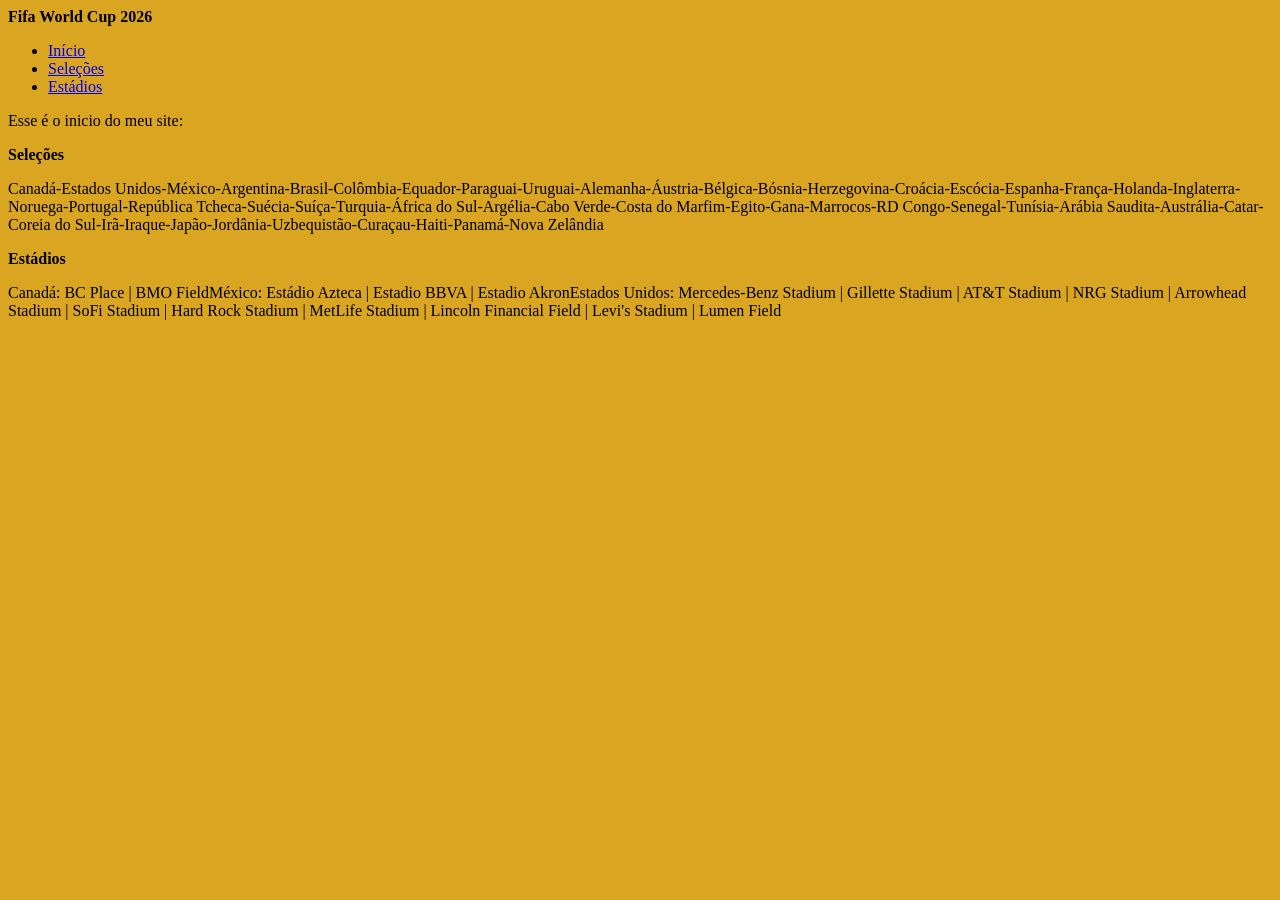
==== index.html @ 997f4cfd "Add files via upload" ====
<!DOCTYPE html>
<html lang="en">
<head>
    <meta charset="UTF-8">
    <meta name="viewport" content="width=device-width, initial-scale=1.0">
    <meta name="descripition" contente="Site oficial Fifa World Cup 2026 - Pequenos Talentos">
    <title>Pequenos Talentos Cup 2026</title>
    <link rel="stylesheet" href="style.css">
</head>
<body>
    <nav>
        <div>
            <div>
                <strong>Fifa World Cup 2026</strong>
            </div>
            
            <ul>
                <li><a href="#home">Início</a></li>
                <li><a href="#selecoes">Seleções</a></li>
                <li><a href="#estadios">Estádios</a></li>
            </ul>
    </nav>

    <section id="home">

    </section>

    <main>
        <section id="#home">
            <p>Esse é o inicio do meu site:</p>
        </section>

        <section id="selecoes">
           <strong><p>Seleções</p></strong>
            <p>Canadá-Estados Unidos-México-Argentina-Brasil-Colômbia-Equador-Paraguai-Uruguai-Alemanha-Áustria-Bélgica-Bósnia-Herzegovina-Croácia-Escócia-Espanha-França-Holanda-Inglaterra-Noruega-Portugal-República Tcheca-Suécia-Suíça-Turquia-África do Sul-Argélia-Cabo Verde-Costa do Marfim-Egito-Gana-Marrocos-RD Congo-Senegal-Tunísia-Arábia Saudita-Austrália-Catar-Coreia do Sul-Irã-Iraque-Japão-Jordânia-Uzbequistão-Curaçau-Haiti-Panamá-Nova Zelândia</p>
        </section>

        <section id="#estadios">
            <strong><p>Estádios</p></strong>
            <p>Canadá: BC Place | BMO FieldMéxico: Estádio Azteca | Estadio BBVA | Estadio AkronEstados Unidos: Mercedes-Benz Stadium | Gillette Stadium | AT&T Stadium | NRG Stadium | Arrowhead Stadium | SoFi Stadium | Hard Rock Stadium | MetLife Stadium | Lincoln Financial Field | Levi's Stadium | Lumen Field</p>
        </section>

    </main>
</body>
</html>
---- style.css ----
*{
    background-color: goldenrod;
}
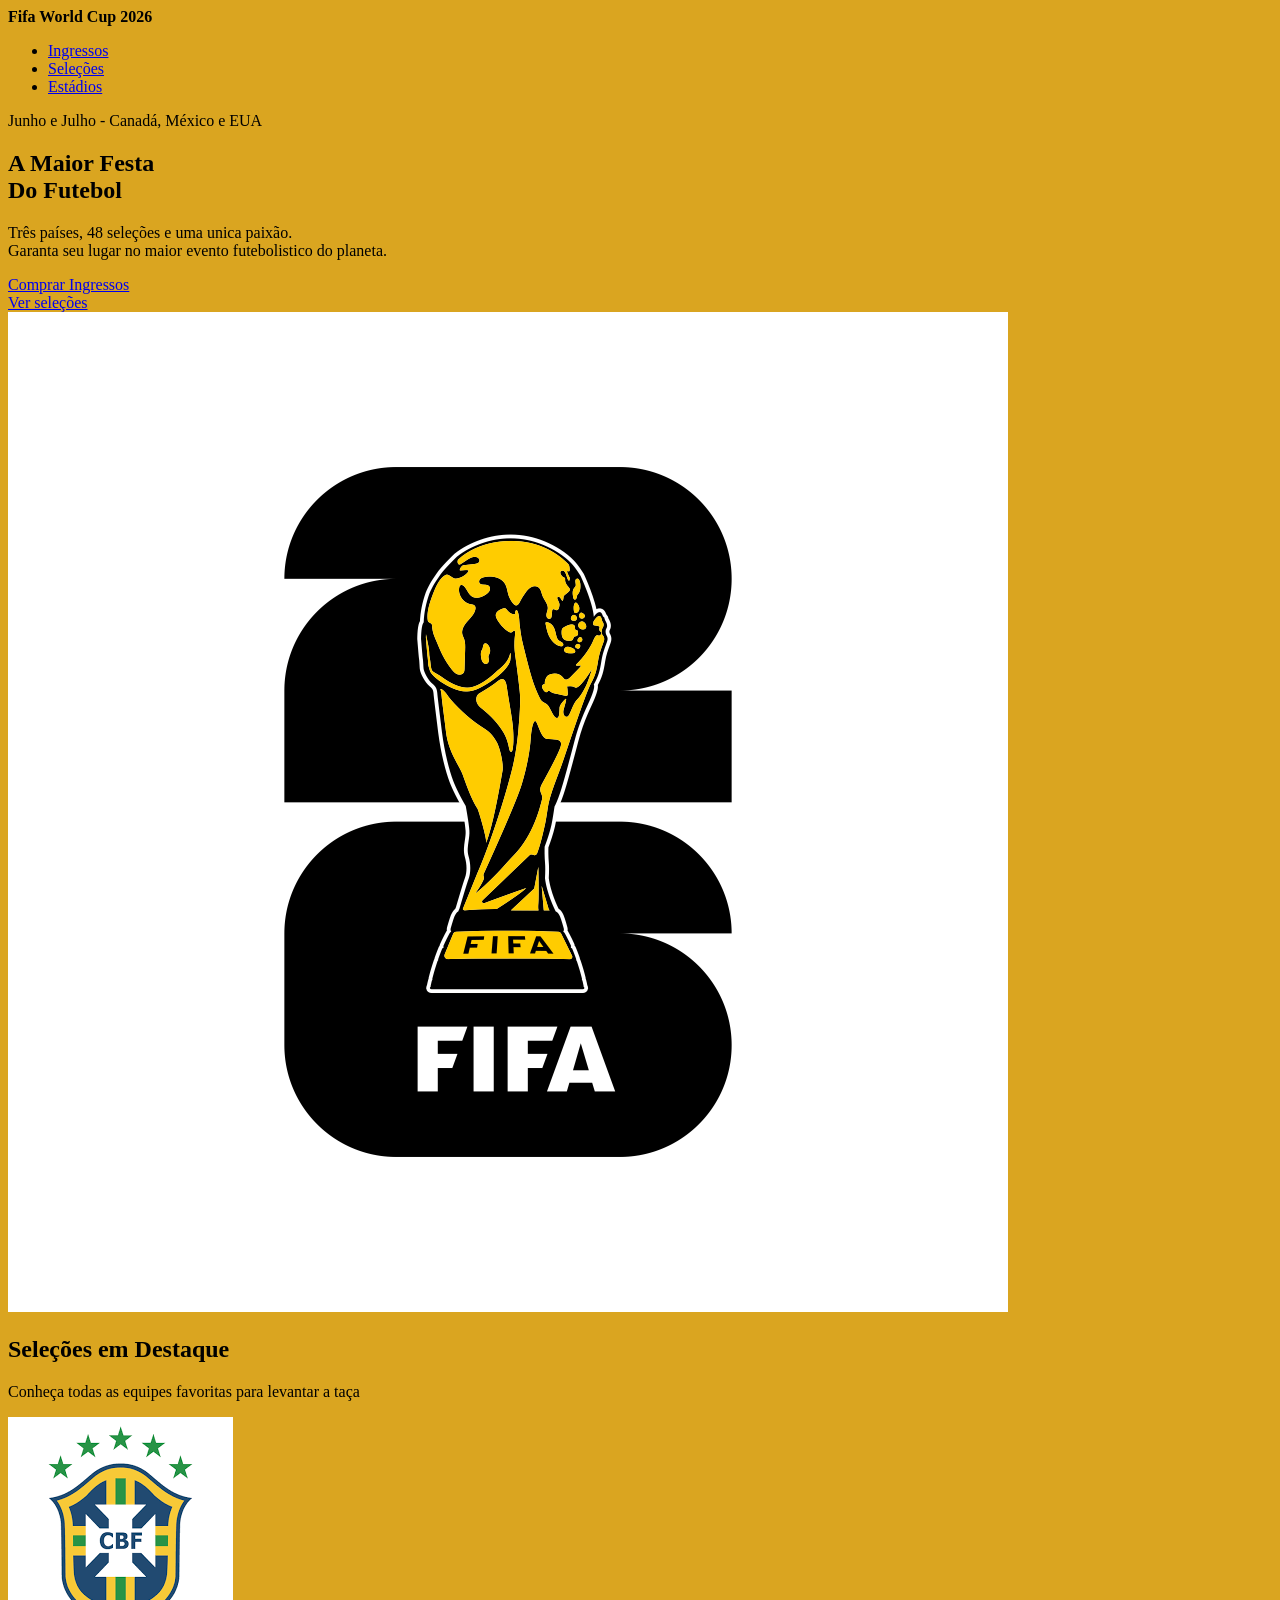
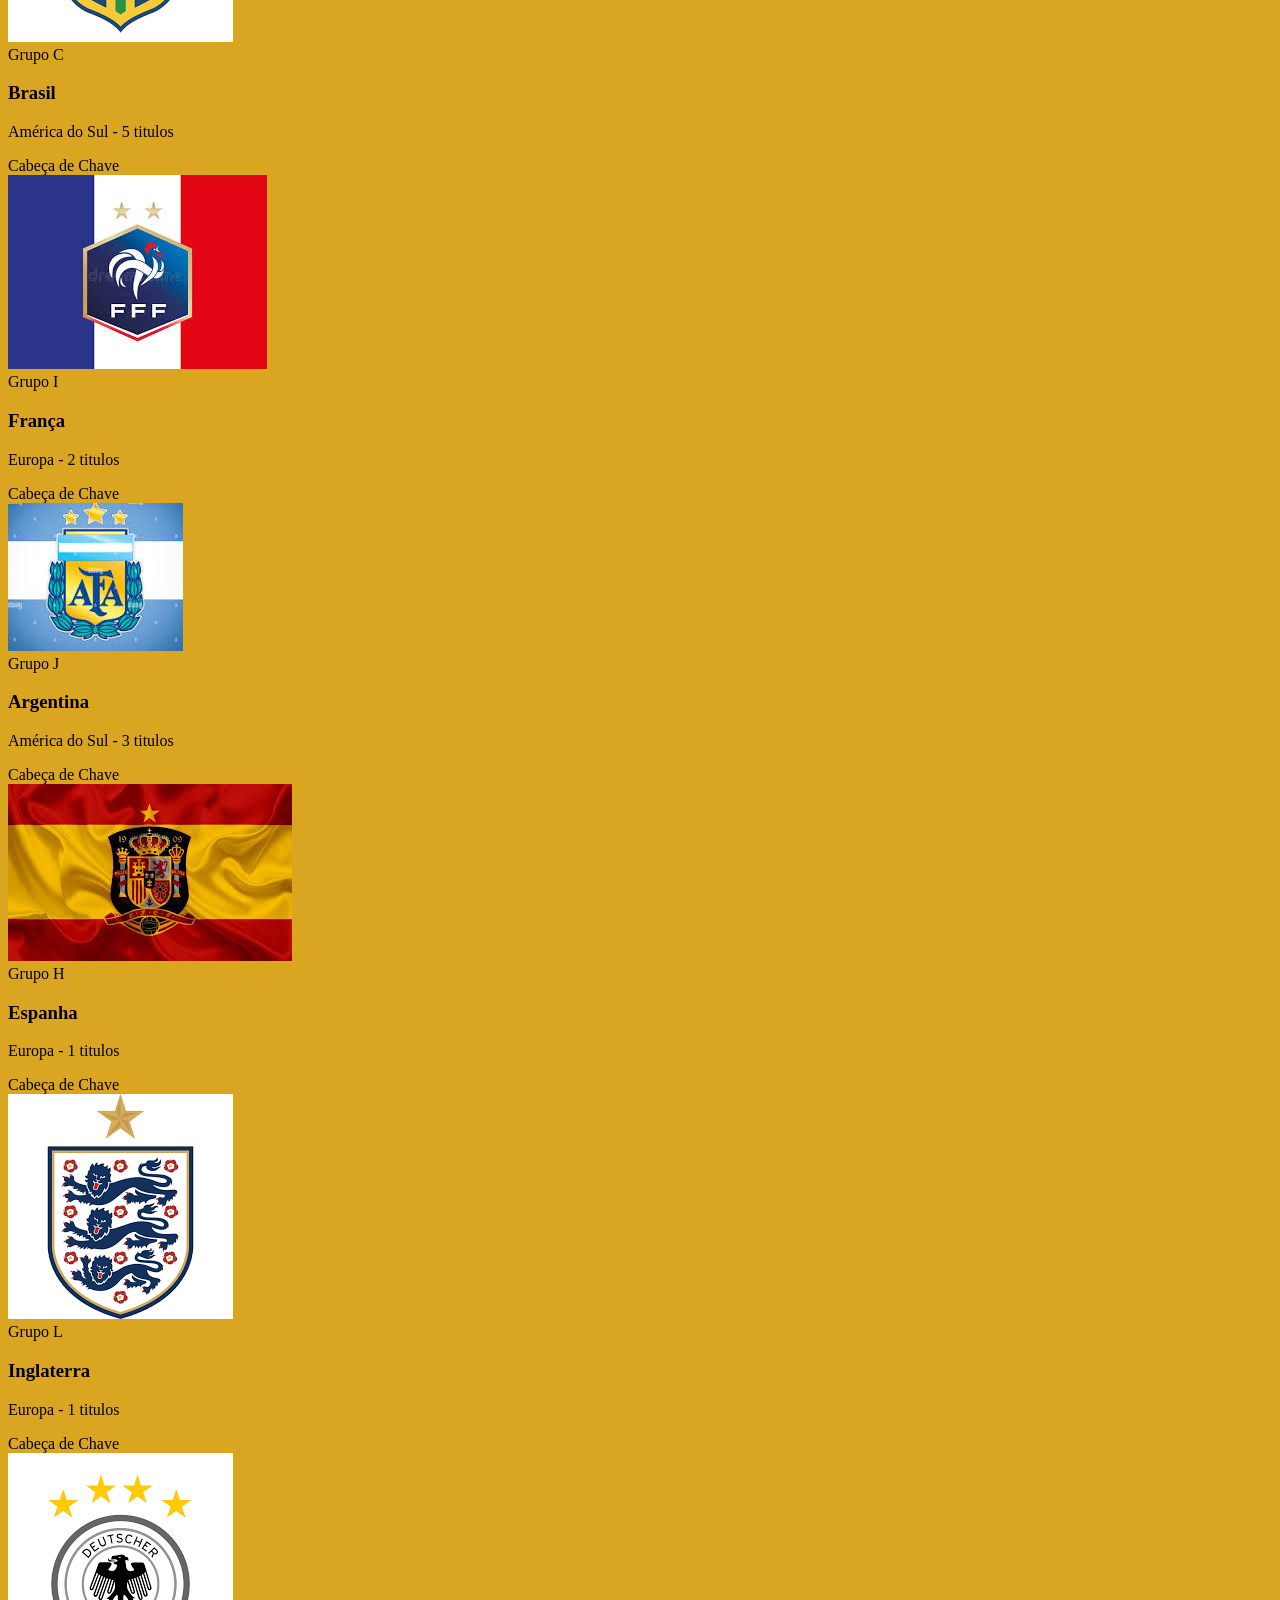
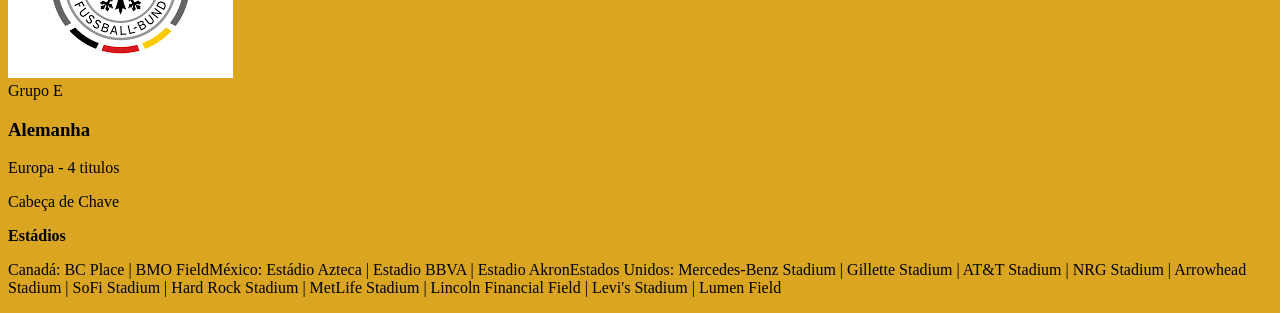
==== commit 857a157f: "Add files via upload" ====
--- a/index.html
+++ b/index.html
@@ -1,5 +1,6 @@
 <!DOCTYPE html>
 <html lang="en">
+
 <head>
     <meta charset="UTF-8">
     <meta name="viewport" content="width=device-width, initial-scale=1.0">
@@ -7,39 +8,172 @@
     <title>Pequenos Talentos Cup 2026</title>
     <link rel="stylesheet" href="style.css">
 </head>
+
 <body>
     <nav>
         <div>
             <div>
                 <strong>Fifa World Cup 2026</strong>
             </div>
-            
+
             <ul>
-                <li><a href="#home">Início</a></li>
+                <li><a href="#ingressos">Ingressos</a></li>
                 <li><a href="#selecoes">Seleções</a></li>
                 <li><a href="#estadios">Estádios</a></li>
             </ul>
     </nav>
 
-    <section id="home">
+    <section id="ingressos">
 
     </section>
 
     <main>
-        <section id="#home">
-            <p>Esse é o inicio do meu site:</p>
-        </section>
+        <section id="#ingressos">
+            <div>
+                <!-- div de textos -->
+                <div>
+                    <p>Junho e Julho - Canadá, México e EUA</p>
+                    <!-- Essa tag <br> serve para quebrar linha -->
+                    <h1>A Maior Festa <br>Do Futebol</h1>
+                    <p>Três países, 48 seleções e uma unica paixão. <br>
+                        Garanta seu lugar no maior evento futebolistico do planeta.
+                    </p>
+                    <!-- div de links -->
+                    <div>
+                        <a href="https://www.vividseats.com/" target="_blank">Comprar Ingressos</a><br>
+                        <a href="#selecoes">Ver seleções</a>
+                    </div>
+                    <!-- div de imagem -->
+                </div>
+                <img src="img/copa-2026.png" alt="Logo da Copa - 2026">
+                <main>
+                    <section id="selecoes">
+                        <!-- div global -->
+                        <div>
+                            <div>
+                                <h2>Seleções em Destaque</h2>
+                                <p>Conheça todas as equipes favoritas para levantar a taça</p>
+                            </div>
 
-        <section id="selecoes">
-           <strong><p>Seleções</p></strong>
-            <p>Canadá-Estados Unidos-México-Argentina-Brasil-Colômbia-Equador-Paraguai-Uruguai-Alemanha-Áustria-Bélgica-Bósnia-Herzegovina-Croácia-Escócia-Espanha-França-Holanda-Inglaterra-Noruega-Portugal-República Tcheca-Suécia-Suíça-Turquia-África do Sul-Argélia-Cabo Verde-Costa do Marfim-Egito-Gana-Marrocos-RD Congo-Senegal-Tunísia-Arábia Saudita-Austrália-Catar-Coreia do Sul-Irã-Iraque-Japão-Jordânia-Uzbequistão-Curaçau-Haiti-Panamá-Nova Zelândia</p>
-        </section>
+                            <!-- div de seleções 1 -->
+                            <div>
+                                <!-- div seleção -->
+                            </div>
+                                <!-- div imagem de seleção -->
+                                 <img src="img/download.png"
+                                  alt="Seleção Brasil Escudo">
 
-        <section id="#estadios">
-            <strong><p>Estádios</p></strong>
-            <p>Canadá: BC Place | BMO FieldMéxico: Estádio Azteca | Estadio BBVA | Estadio AkronEstados Unidos: Mercedes-Benz Stadium | Gillette Stadium | AT&T Stadium | NRG Stadium | Arrowhead Stadium | SoFi Stadium | Hard Rock Stadium | MetLife Stadium | Lincoln Financial Field | Levi's Stadium | Lumen Field</p>
-        </section>
+                        </div>
 
-    </main>
+                        <!-- div corpo da seleção -->
+                         <div>
+                            <span>Grupo C</span>
+                            <h3>Brasil</h3>
+                            <p>América do Sul - 5 titulos</p>
+                            <span>Cabeça de Chave</span>
+                         </div>
+
+                          <!-- div de seleções 2 -->
+                          <div>
+                            <!-- div seleção -->
+                        </div>
+                            <!-- div imagem de seleção -->
+                             <img src="img/download.jfif"
+                              alt="Seleção França Escudo">
+
+                    </div>
+
+                    <!-- div corpo da seleção -->
+                     <div>
+                        <span>Grupo I</span>
+                        <h3>França</h3>
+                        <p>Europa - 2 titulos</p>
+                        <span>Cabeça de Chave</span>
+                     </div>
+
+                      <!-- div de seleções 3 -->
+                      <div>
+                        <!-- div seleção -->
+                    </div>
+                        <!-- div imagem de seleção -->
+                         <img src="img/download (1).jfif"
+                          alt="Seleção Argentina Escudo">
+
+                </div>
+
+                <!-- div corpo da seleção -->
+                 <div>
+                    <span>Grupo J</span>
+                    <h3>Argentina</h3>
+                    <p>América do Sul - 3 titulos</p>
+                    <span>Cabeça de Chave</span>
+                 </div>
+
+                  <!-- div de seleções 1 -->
+                  <div>
+                    <!-- div seleção -->
+                </div>
+                    <!-- div imagem de seleção -->
+                     <img src="img/images.jfif"
+                      alt="Seleção Espanha Escudo">
+
+            </div>
+
+            <!-- div corpo da seleção -->
+             <div>
+                <span>Grupo H</span>
+                <h3>Espanha</h3>
+                <p>Europa - 1 titulos</p>
+                <span>Cabeça de Chave</span>
+             </div>
+
+              <!-- div de seleções 5 -->
+              <div>
+                <!-- div seleção -->
+            </div>
+                <!-- div imagem de seleção -->
+                 <img src="img/download (1).png"
+                  alt="Seleção Inglaterra Escudo">
+
+        </div>
+
+        <!-- div corpo da seleção -->
+         <div>
+            <span>Grupo L</span>
+            <h3>Inglaterra</h3>
+            <p>Europa - 1 titulos</p>
+            <span>Cabeça de Chave</span>
+         </div>
+
+          <!-- div de seleções 6 -->
+          <div>
+            <!-- div seleção -->
+        </div>
+            <!-- div imagem de seleção -->
+             <img src="img/download (2).png"
+              alt="Seleção Alemanha Escudo">
+
+    </div>
+
+    <!-- div corpo da seleção -->
+     <div>
+        <span>Grupo E</span>
+        <h3>Alemanha</h3>
+        <p>Europa - 4 titulos</p>
+        <span>Cabeça de Chave</span>
+     </div>
+                    </section>
+                    <section id="#estadios">
+                        <strong>
+                            <p>Estádios</p>
+                        </strong>
+                        <p>Canadá: BC Place | BMO FieldMéxico: Estádio Azteca | Estadio BBVA | Estadio AkronEstados
+                            Unidos: Mercedes-Benz Stadium | Gillette Stadium | AT&T Stadium | NRG Stadium | Arrowhead
+                            Stadium | SoFi Stadium | Hard Rock Stadium | MetLife Stadium | Lincoln Financial Field |
+                            Levi's Stadium | Lumen Field</p>
+                    </section>
+
+                </main>
 </body>
+
 </html>
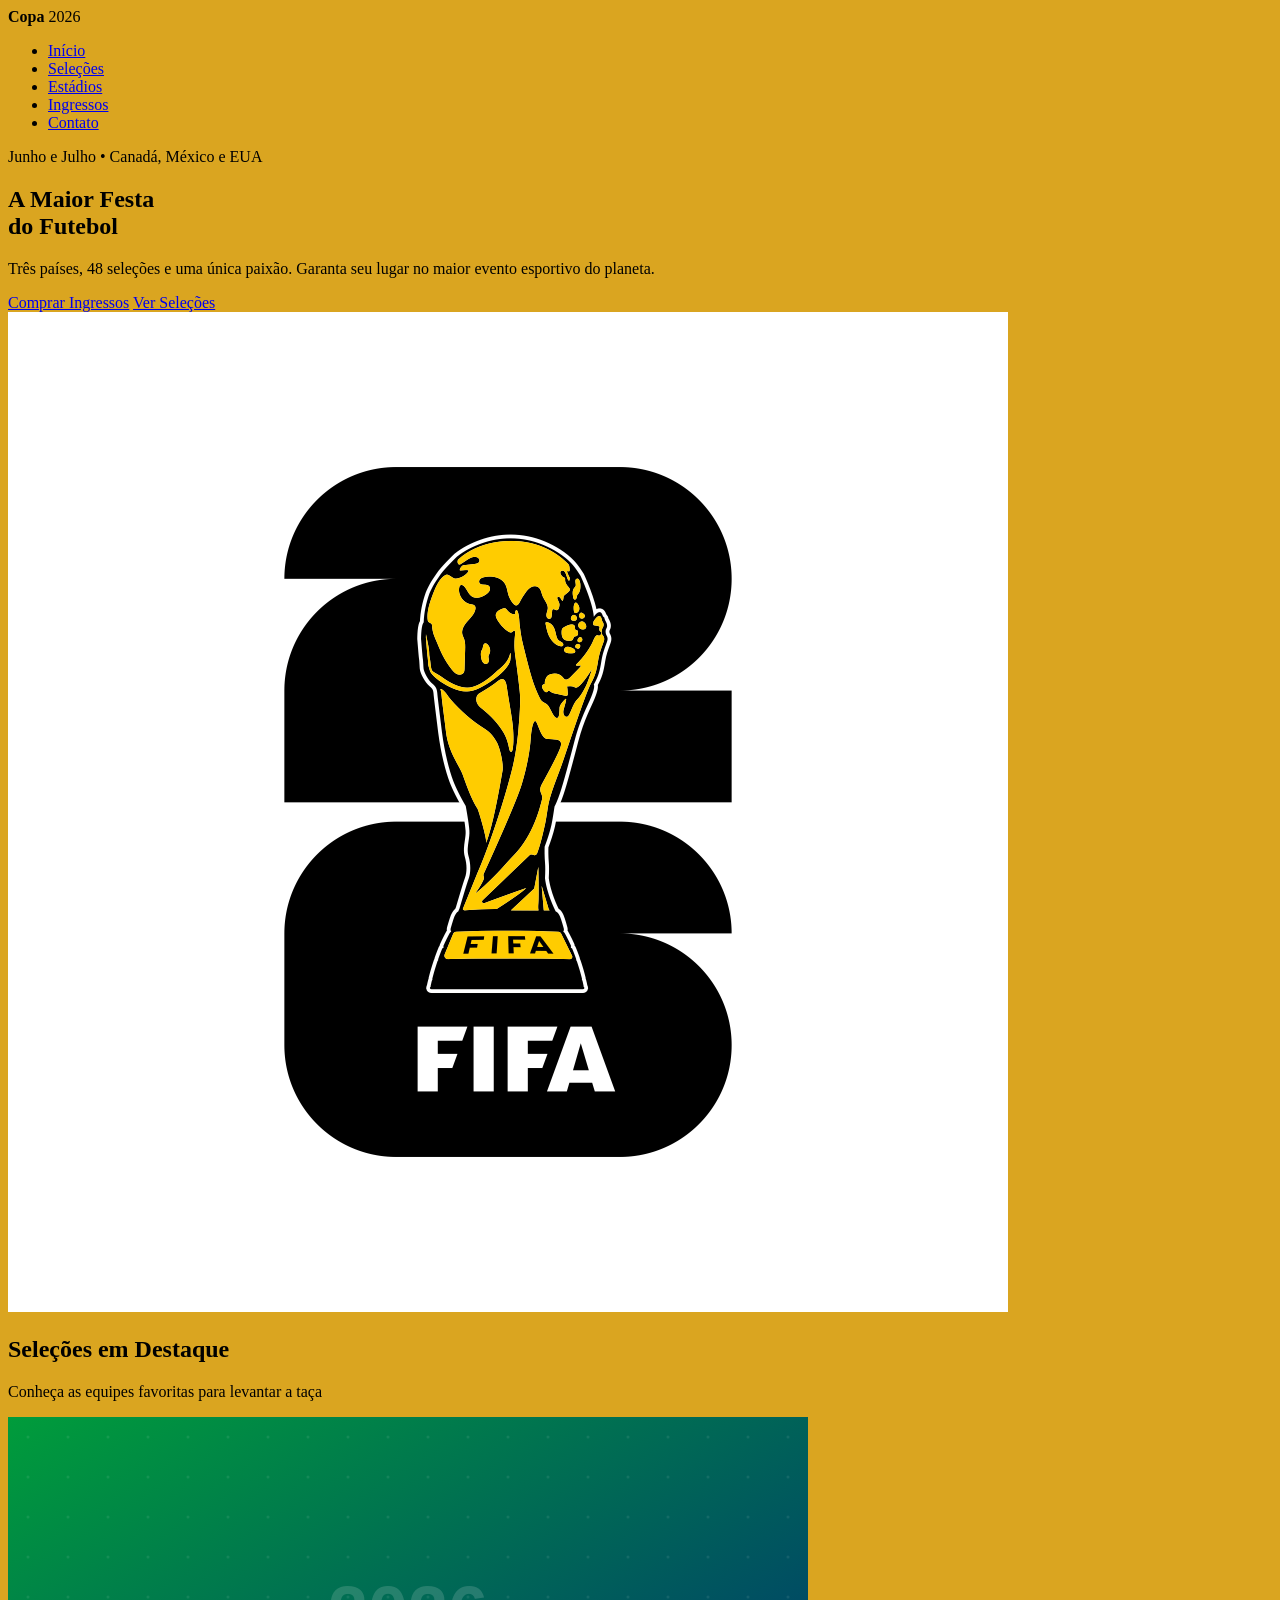
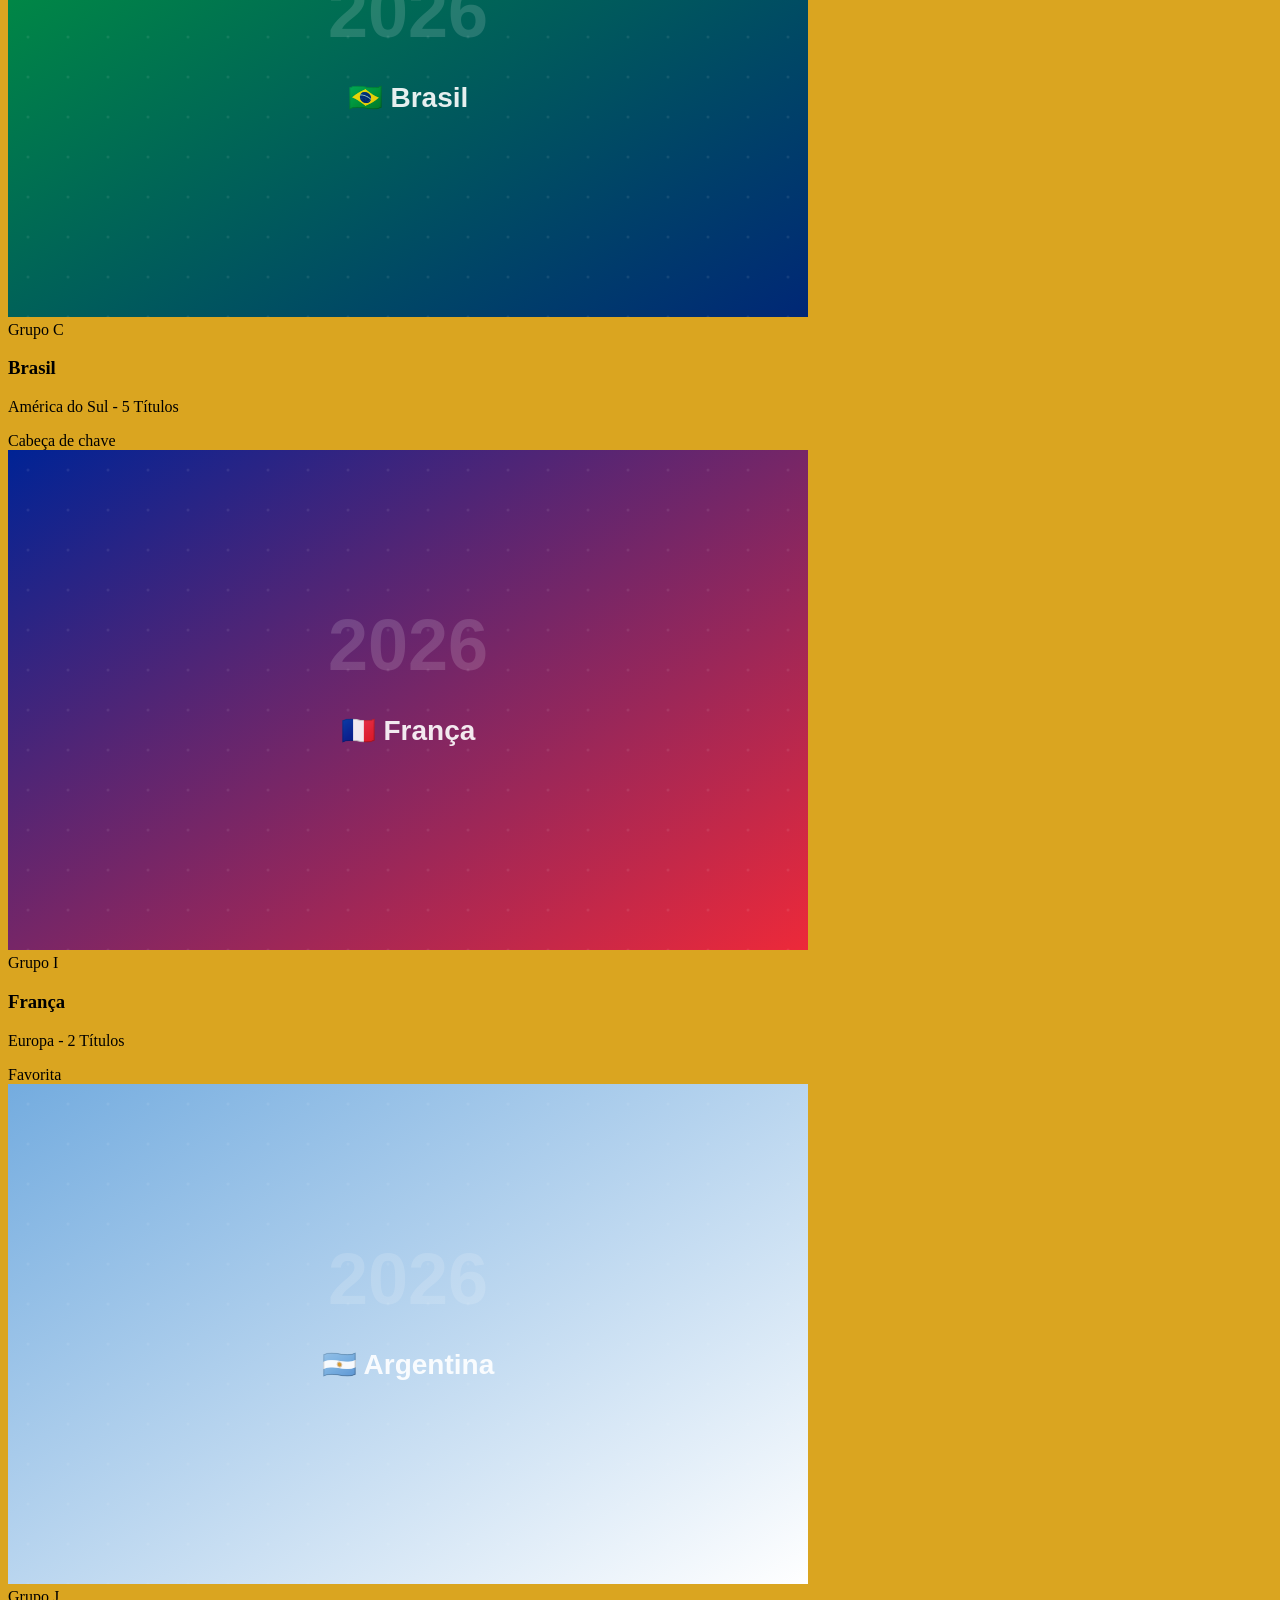
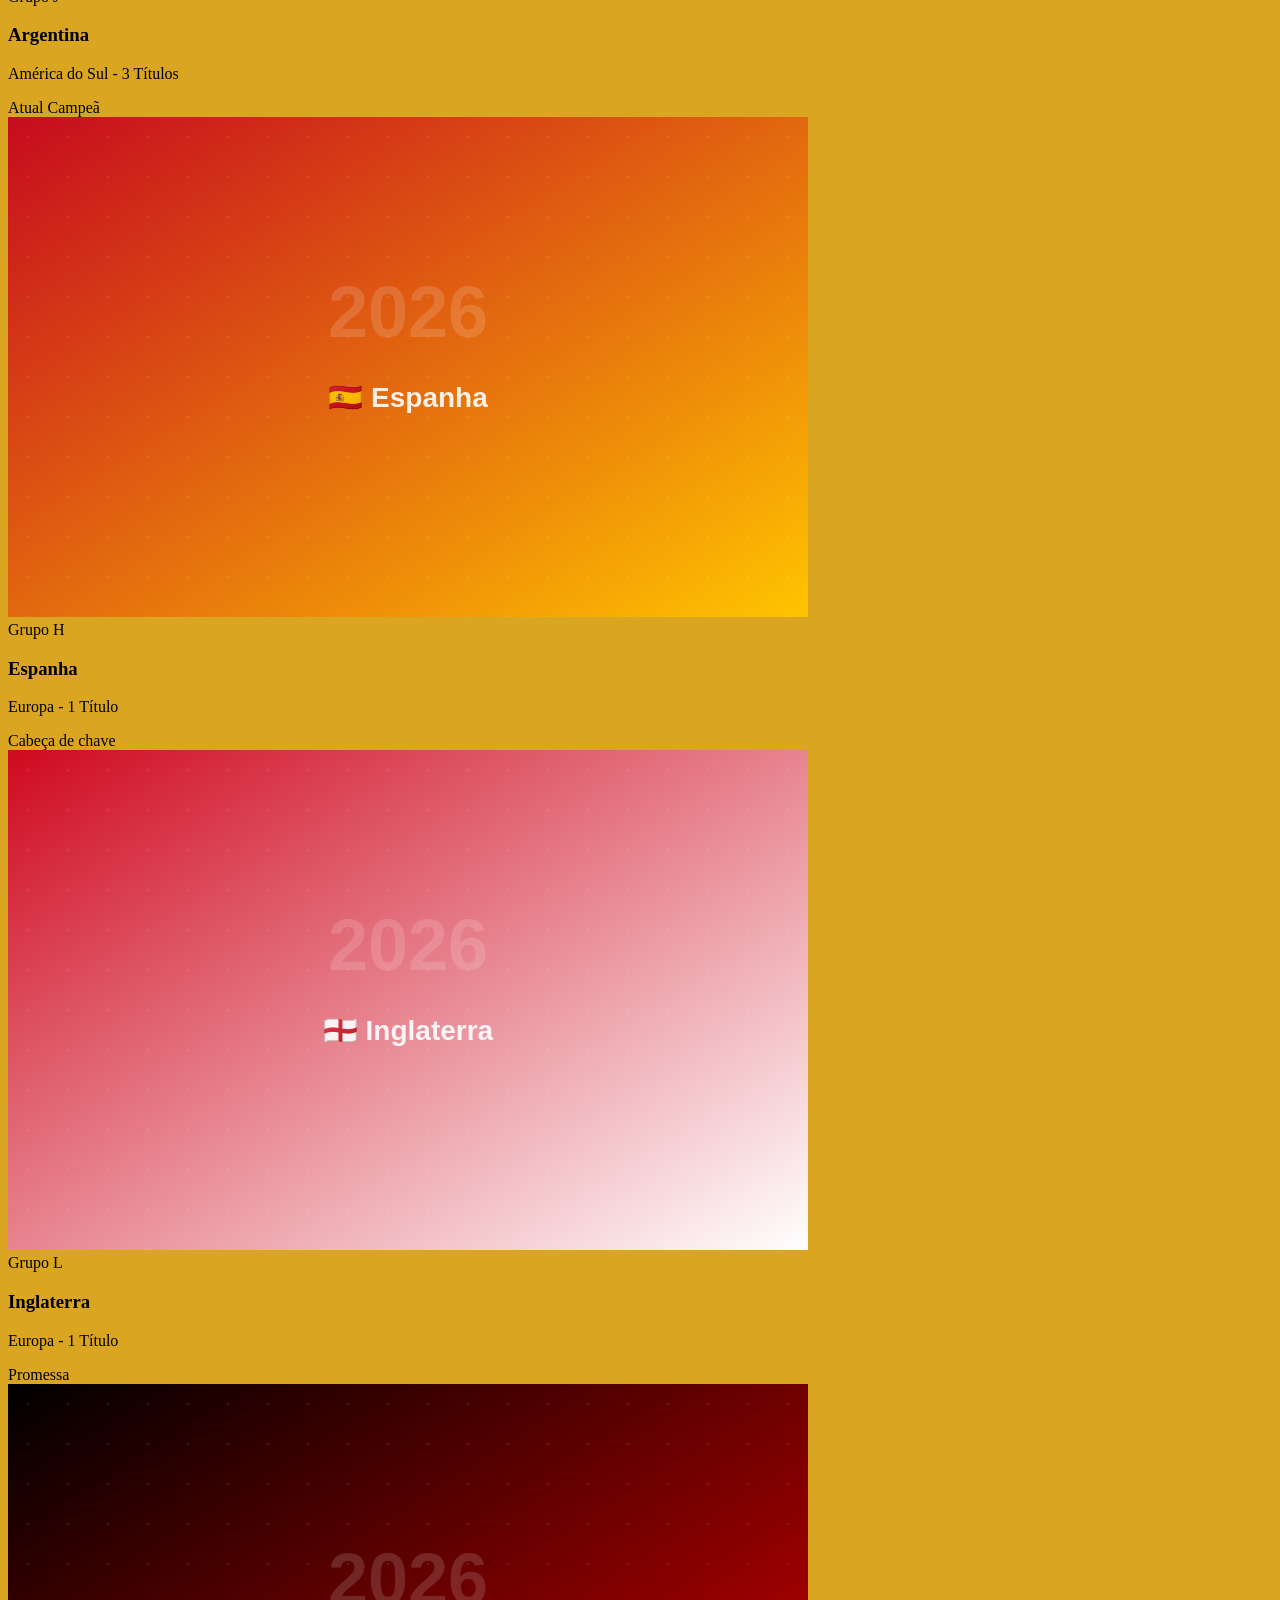
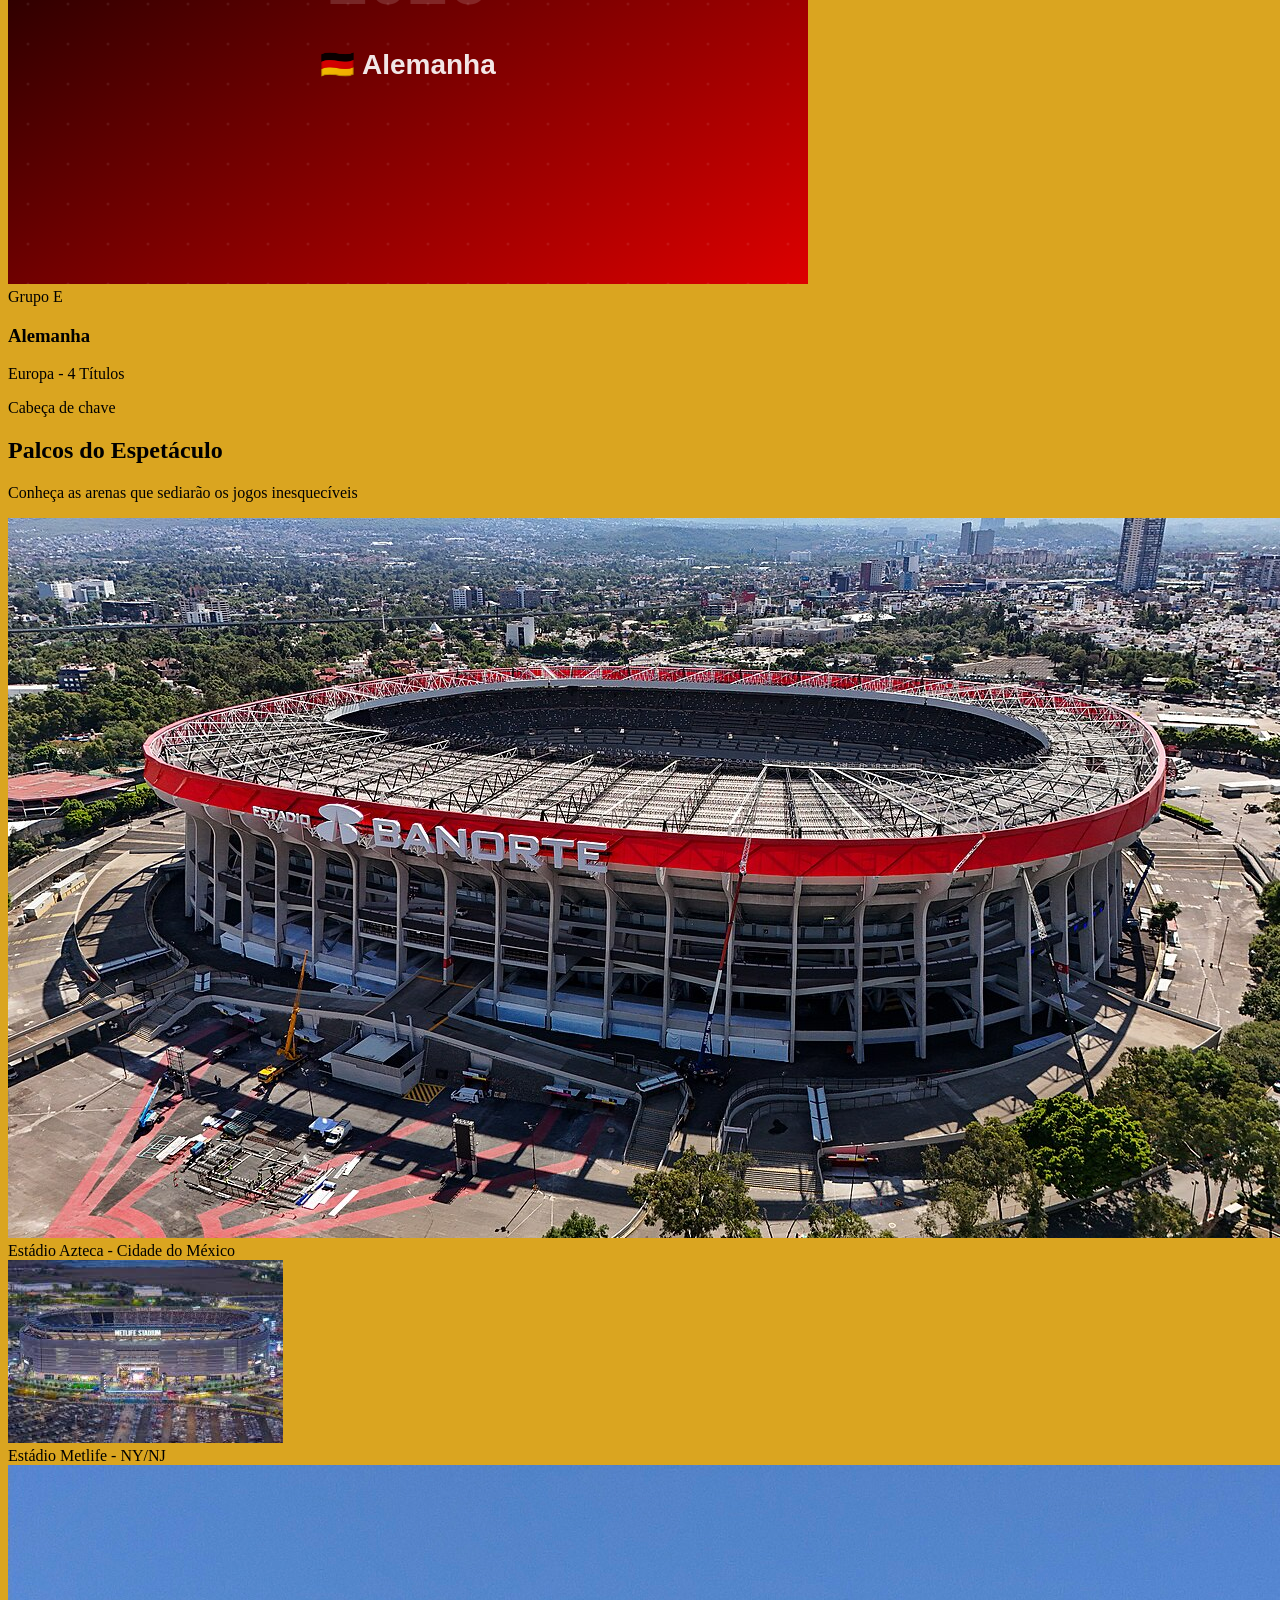
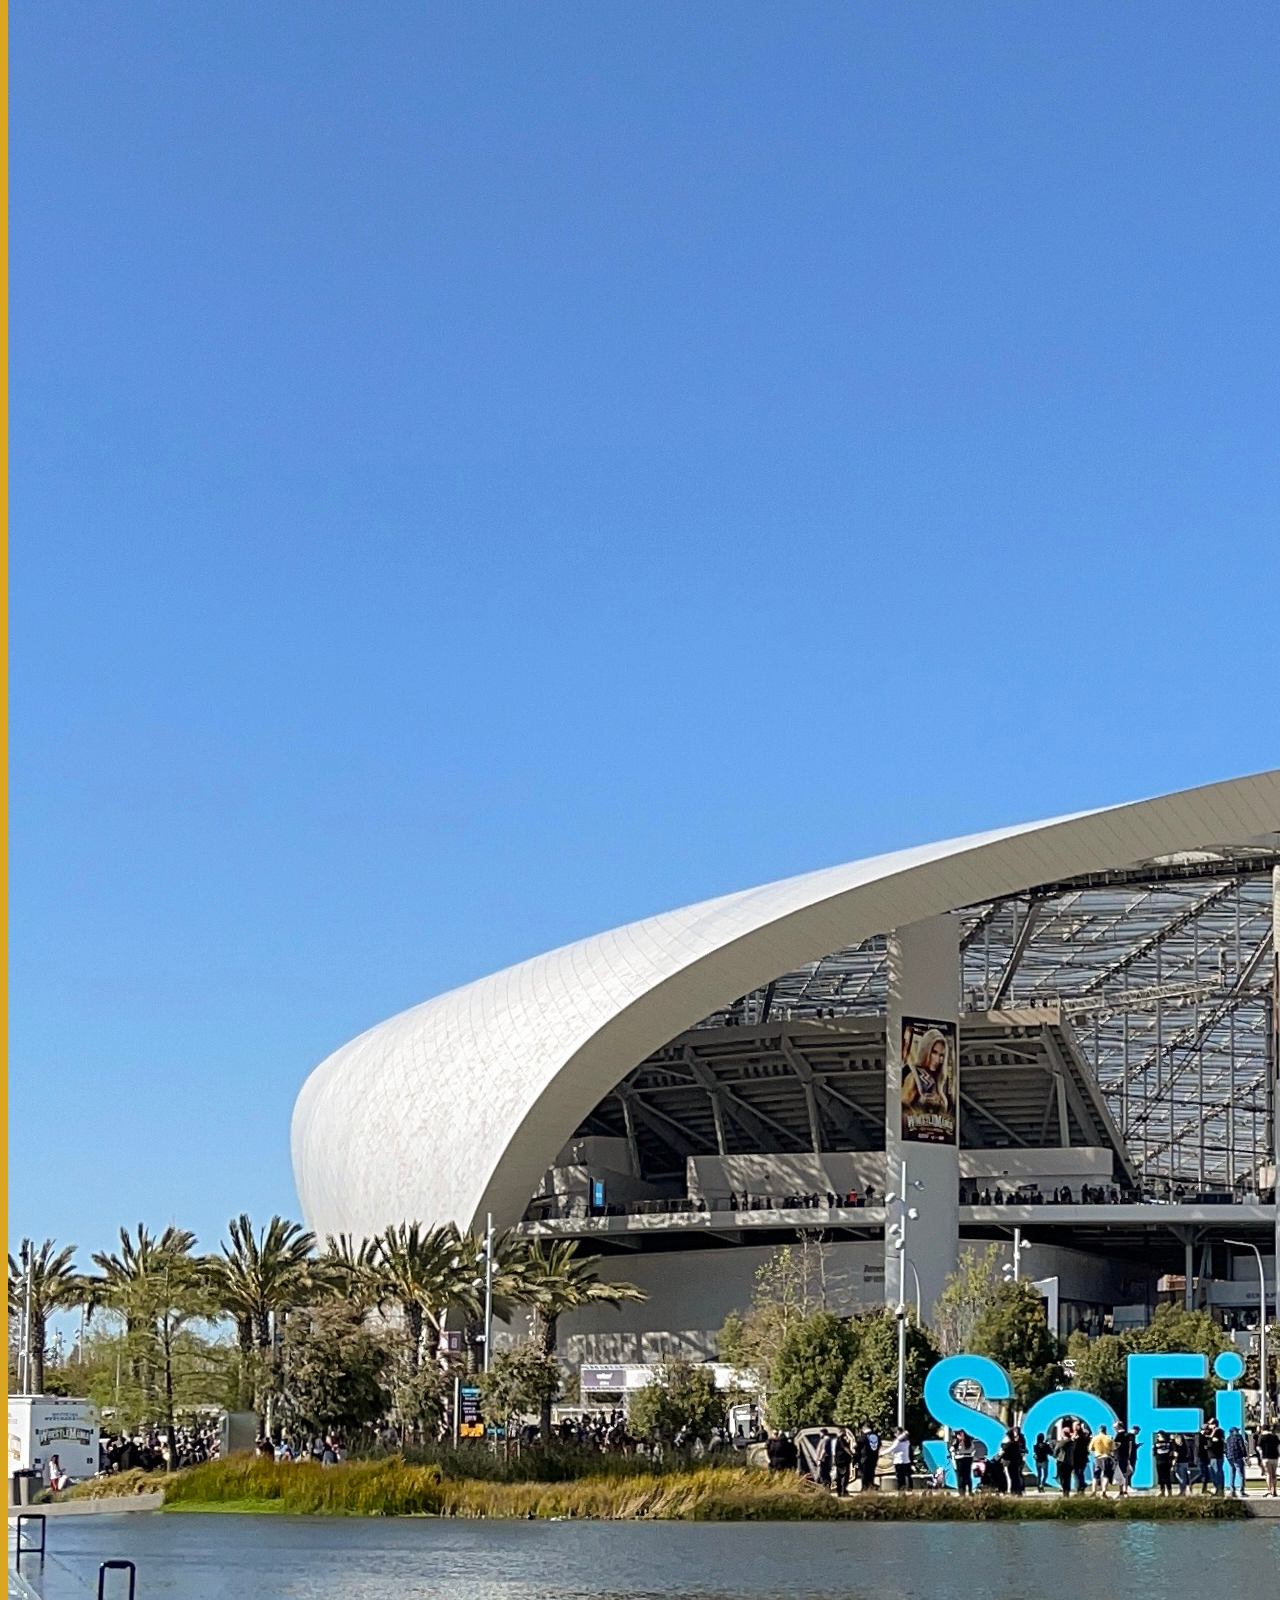
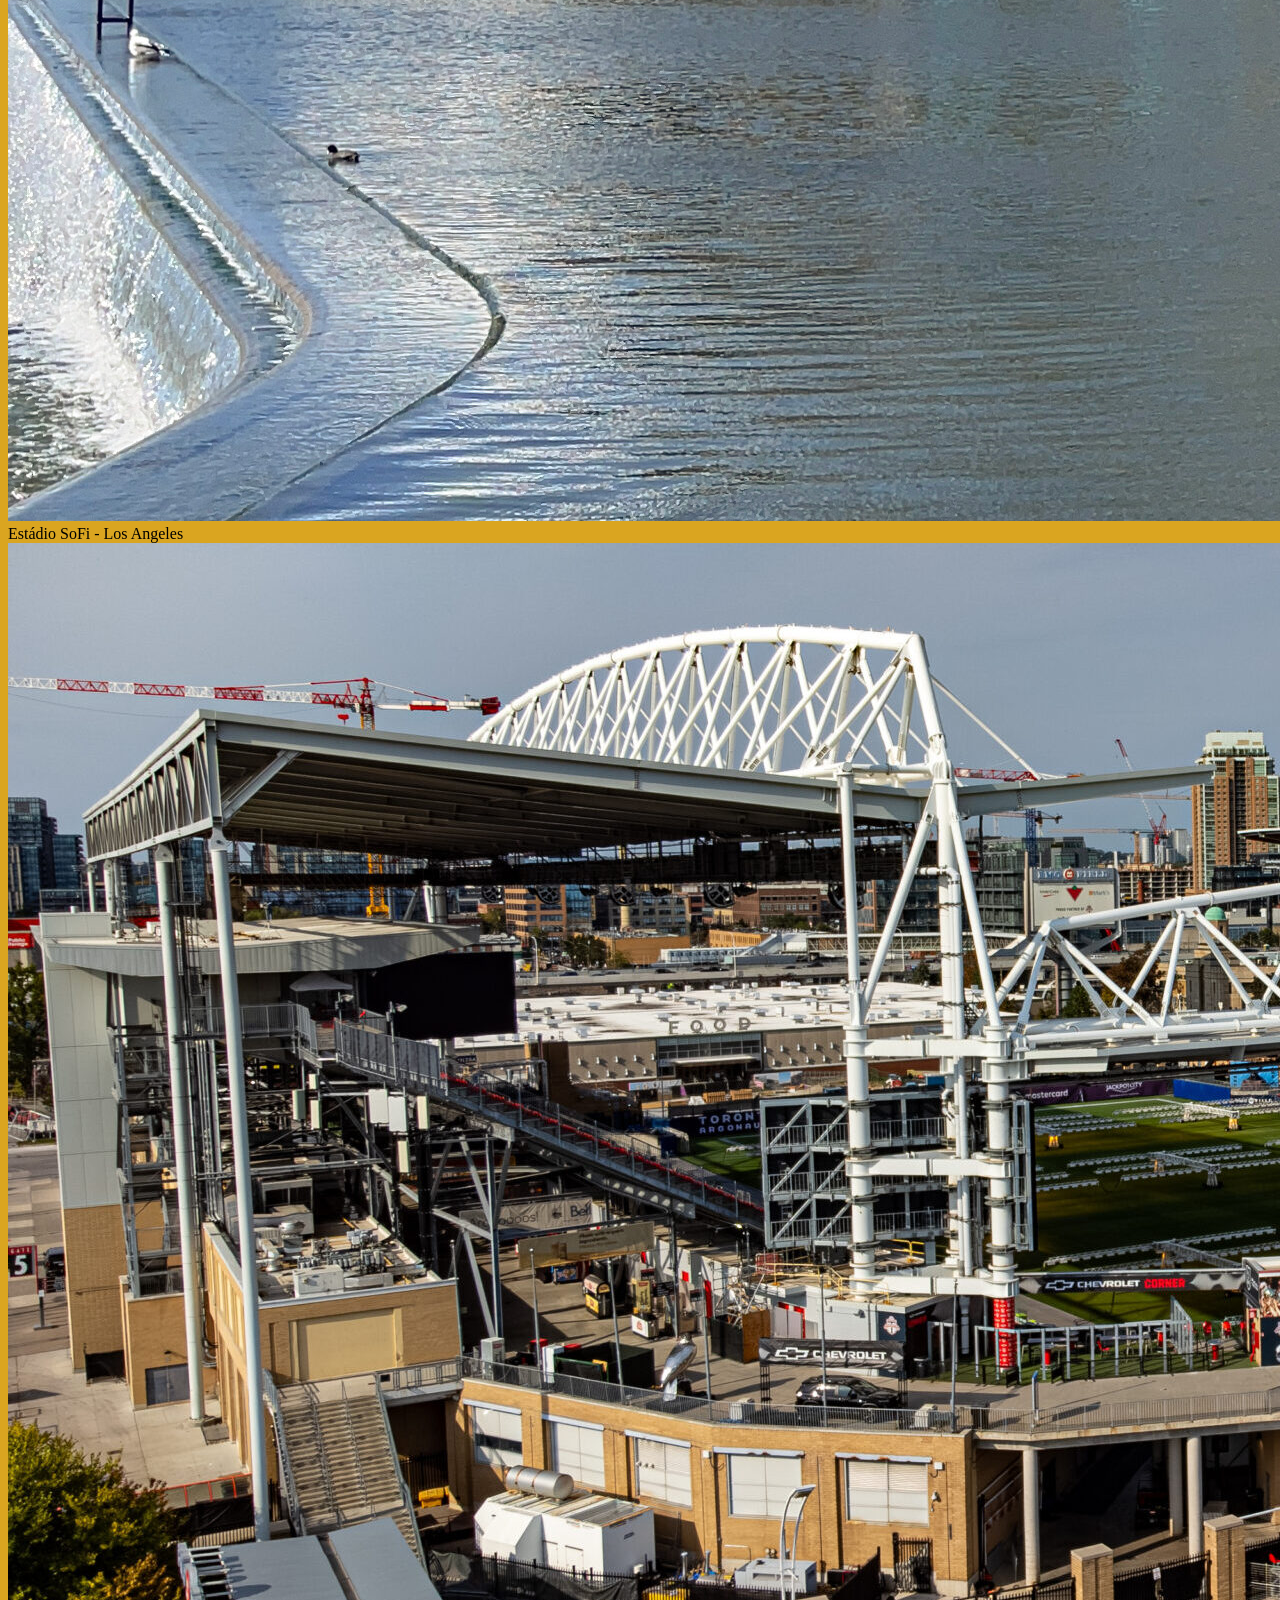
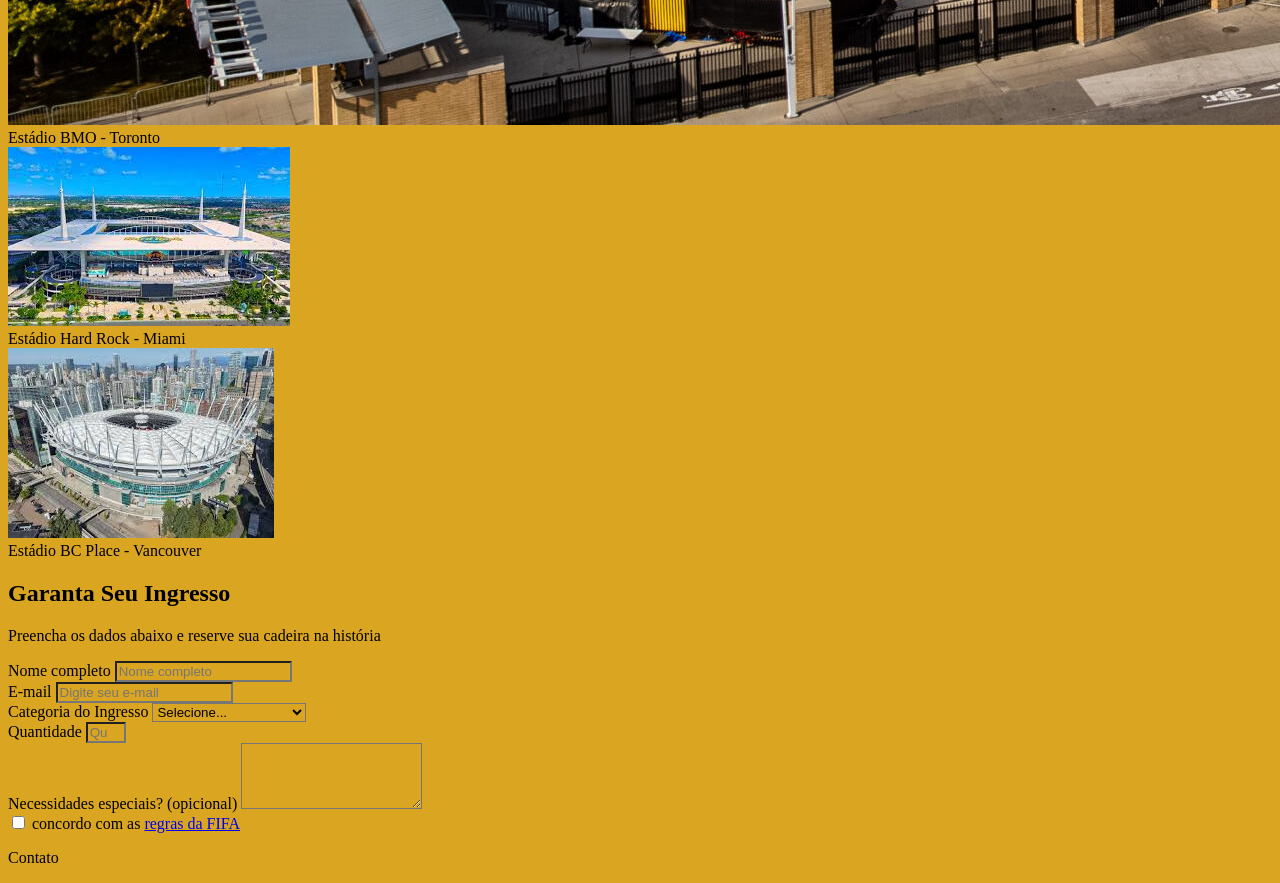
==== commit e693cfce: "Add files via upload" ====
--- a/index.html
+++ b/index.html
@@ -4,8 +4,8 @@
 <head>
     <meta charset="UTF-8">
     <meta name="viewport" content="width=device-width, initial-scale=1.0">
-    <meta name="descripition" contente="Site oficial Fifa World Cup 2026 - Pequenos Talentos">
-    <title>Pequenos Talentos Cup 2026</title>
+    <meta name="description" content="Site oficial da Copa do Mundo 2026 - Pequenos Talentos">
+    <title>Copa do Mundo 2026</title>
     <link rel="stylesheet" href="style.css">
 </head>
 
@@ -13,167 +13,322 @@
     <nav>
         <div>
             <div>
-                <strong>Fifa World Cup 2026</strong>
+                <strong>Copa</strong> 2026
             </div>
 
             <ul>
-                <li><a href="#ingressos">Ingressos</a></li>
+                <li><a href="#home">Início</a></li>
                 <li><a href="#selecoes">Seleções</a></li>
                 <li><a href="#estadios">Estádios</a></li>
+                <li><a href="#ingressos">Ingressos</a></li>
+                <li><a href="#contato">Contato</a></li>
             </ul>
+        </div>
     </nav>
 
-    <section id="ingressos">
-
+    <section id="home">
+        <!-- Div global - Seção Home -->
+        <div>
+            <!-- Div de textos -->
+            <div>
+                <p>Junho e Julho • Canadá, México e EUA</p>
+                <!-- essa tag <br> funciona para quebrar linha -->
+                <h1>A Maior Festa <br> do Futebol</h1>
+                <p>
+                    Três países, 48 seleções e uma única paixão.
+                    Garanta seu lugar no maior evento esportivo do planeta.
+                </p>
+
+                <!-- Div de links -->
+                <div>
+                    <a href="#ingressos">Comprar Ingressos</a>
+                    <a href="#selecoes">Ver Seleções</a>
+                </div>
+            </div>
+
+            <!-- Div de imagem -->
+            <div>
+                <img src="img/copa-2026.png" alt="Logo da copa - 2026">
+            </div>
+        </div>
     </section>
 
     <main>
-        <section id="#ingressos">
-            <div>
-                <!-- div de textos -->
-                <div>
-                    <p>Junho e Julho - Canadá, México e EUA</p>
-                    <!-- Essa tag <br> serve para quebrar linha -->
-                    <h1>A Maior Festa <br>Do Futebol</h1>
-                    <p>Três países, 48 seleções e uma unica paixão. <br>
-                        Garanta seu lugar no maior evento futebolistico do planeta.
-                    </p>
-                    <!-- div de links -->
-                    <div>
-                        <a href="https://www.vividseats.com/" target="_blank">Comprar Ingressos</a><br>
-                        <a href="#selecoes">Ver seleções</a>
-                    </div>
-                    <!-- div de imagem -->
-                </div>
-                <img src="img/copa-2026.png" alt="Logo da Copa - 2026">
-                <main>
-                    <section id="selecoes">
-                        <!-- div global -->
-                        <div>
-                            <div>
-                                <h2>Seleções em Destaque</h2>
-                                <p>Conheça todas as equipes favoritas para levantar a taça</p>
-                            </div>
-
-                            <!-- div de seleções 1 -->
-                            <div>
-                                <!-- div seleção -->
-                            </div>
-                                <!-- div imagem de seleção -->
-                                 <img src="img/download.png"
-                                  alt="Seleção Brasil Escudo">
-
-                        </div>
-
-                        <!-- div corpo da seleção -->
-                         <div>
+        <section id="selecoes">
+            <!-- Div global -->
+            <div>
+                <!-- Div de título -->
+                <div>
+                    <h2>Seleções em Destaque</h2>
+                    <p>Conheça as equipes favoritas para levantar a taça</p>
+                </div>
+
+                <!-- Div de seleções -->
+                <div>
+                    <!-- Div seleção 1 -->
+                    <div>
+                        <!-- Div imagem da seleção -->
+                        <div>
+                            <img src="img/selecao-brasil.svg" alt="Banner Seleção brasileira">
+                        </div>
+
+                        <!-- Div corpo da seleção -->
+                        <div>
                             <span>Grupo C</span>
                             <h3>Brasil</h3>
-                            <p>América do Sul - 5 titulos</p>
-                            <span>Cabeça de Chave</span>
-                         </div>
-
-                          <!-- div de seleções 2 -->
-                          <div>
-                            <!-- div seleção -->
-                        </div>
-                            <!-- div imagem de seleção -->
-                             <img src="img/download.jfif"
-                              alt="Seleção França Escudo">
-
-                    </div>
-
-                    <!-- div corpo da seleção -->
-                     <div>
-                        <span>Grupo I</span>
-                        <h3>França</h3>
-                        <p>Europa - 2 titulos</p>
-                        <span>Cabeça de Chave</span>
-                     </div>
-
-                      <!-- div de seleções 3 -->
-                      <div>
-                        <!-- div seleção -->
-                    </div>
-                        <!-- div imagem de seleção -->
-                         <img src="img/download (1).jfif"
-                          alt="Seleção Argentina Escudo">
-
-                </div>
-
-                <!-- div corpo da seleção -->
-                 <div>
-                    <span>Grupo J</span>
-                    <h3>Argentina</h3>
-                    <p>América do Sul - 3 titulos</p>
-                    <span>Cabeça de Chave</span>
-                 </div>
-
-                  <!-- div de seleções 1 -->
-                  <div>
-                    <!-- div seleção -->
-                </div>
-                    <!-- div imagem de seleção -->
-                     <img src="img/images.jfif"
-                      alt="Seleção Espanha Escudo">
-
-            </div>
-
-            <!-- div corpo da seleção -->
-             <div>
-                <span>Grupo H</span>
-                <h3>Espanha</h3>
-                <p>Europa - 1 titulos</p>
-                <span>Cabeça de Chave</span>
-             </div>
-
-              <!-- div de seleções 5 -->
-              <div>
-                <!-- div seleção -->
-            </div>
-                <!-- div imagem de seleção -->
-                 <img src="img/download (1).png"
-                  alt="Seleção Inglaterra Escudo">
-
-        </div>
-
-        <!-- div corpo da seleção -->
-         <div>
-            <span>Grupo L</span>
-            <h3>Inglaterra</h3>
-            <p>Europa - 1 titulos</p>
-            <span>Cabeça de Chave</span>
-         </div>
-
-          <!-- div de seleções 6 -->
-          <div>
-            <!-- div seleção -->
-        </div>
-            <!-- div imagem de seleção -->
-             <img src="img/download (2).png"
-              alt="Seleção Alemanha Escudo">
-
-    </div>
-
-    <!-- div corpo da seleção -->
-     <div>
-        <span>Grupo E</span>
-        <h3>Alemanha</h3>
-        <p>Europa - 4 titulos</p>
-        <span>Cabeça de Chave</span>
-     </div>
-                    </section>
-                    <section id="#estadios">
-                        <strong>
-                            <p>Estádios</p>
-                        </strong>
-                        <p>Canadá: BC Place | BMO FieldMéxico: Estádio Azteca | Estadio BBVA | Estadio AkronEstados
-                            Unidos: Mercedes-Benz Stadium | Gillette Stadium | AT&T Stadium | NRG Stadium | Arrowhead
-                            Stadium | SoFi Stadium | Hard Rock Stadium | MetLife Stadium | Lincoln Financial Field |
-                            Levi's Stadium | Lumen Field</p>
-                    </section>
-
-                </main>
+                            <p>América do Sul - 5 Títulos</p>
+                            <span>Cabeça de chave</span>
+                        </div>
+                    </div>
+
+                    <!-- Div seleção 2 -->
+                    <div>
+                        <!-- Div imagem da seleção -->
+                        <div>
+                            <img src="img/selecao-franca.svg" alt="Banner Seleção francesa">
+                        </div>
+
+                        <!-- Div corpo da seleção -->
+                        <div>
+                            <span>Grupo I</span>
+                            <h3>França</h3>
+                            <p>Europa - 2 Títulos</p>
+                            <span>Favorita</span>
+                        </div>
+                    </div>
+
+                    <!-- Div seleção 3 -->
+                    <div>
+                        <!-- Div imagem da seleção -->
+                        <div>
+                            <img src="img/selecao-argentina.svg" alt="Banner Seleção argentina">
+                        </div>
+
+                        <!-- Div corpo da seleção -->
+                        <div>
+                            <span>Grupo J</span>
+                            <h3>Argentina</h3>
+                            <p>América do Sul - 3 Títulos</p>
+                            <span>Atual Campeã</span>
+                        </div>
+                    </div>
+
+                    <!-- Div seleção 4 -->
+                    <div>
+                        <!-- Div imagem da seleção -->
+                        <div>
+                            <img src="img/selecao-espanha.svg" alt="Banner Seleção espanhola">
+                        </div>
+
+                        <!-- Div corpo da seleção -->
+                        <div>
+                            <span>Grupo H</span>
+                            <h3>Espanha</h3>
+                            <p>Europa - 1 Título</p>
+                            <span>Cabeça de chave</span>
+                        </div>
+                    </div>
+
+                    <!-- Div seleção 5 -->
+                    <div>
+                        <!-- Div imagem da seleção -->
+                        <div>
+                            <img src="img/selecao-inglaterra.svg" alt="Banner Seleção inglesa">
+                        </div>
+
+                        <!-- Div corpo da seleção -->
+                        <div>
+                            <span>Grupo L</span>
+                            <h3>Inglaterra</h3>
+                            <p>Europa - 1 Título</p>
+                            <span>Promessa</span>
+                        </div>
+                    </div>
+
+                    <!-- Div seleção 6 -->
+                    <div>
+                        <!-- Div imagem da seleção -->
+                        <div>
+                            <img src="img/selecao-alemanha.svg" alt="Banner Seleção alemã">
+                        </div>
+
+                        <!-- Div corpo da seleção -->
+                        <div>
+                            <span>Grupo E</span>
+                            <h3>Alemanha</h3>
+                            <p>Europa - 4 Títulos</p>
+                            <span>Cabeça de chave</span>
+                        </div>
+                    </div>
+                </div>
+            </div>
+        </section>
+
+        <section id="estadios">
+            <!-- Div global -->
+            <div>
+                <!-- Div de título -->
+                <div>
+                    <h2>Palcos do Espetáculo</h2>
+                    <p>Conheça as arenas que sediarão os jogos inesquecíveis</p>
+                </div>
+
+                <!-- Div de estádios -->
+                <div>
+                    <!-- Div do estádio 1 -->
+                    <div>
+                        <img
+                            src="img/azteca.jpg"
+                            alt="Estádio Azteca"
+                        >
+                        <div>Estádio Azteca - Cidade do México</div>
+                    </div>
+
+                    <!-- Div do estádio 2 -->
+                    <div>
+                        <img
+                            src="img/metlife.jpg"
+                            alt="Estádio Metlife"
+                        >
+                        <div>Estádio Metlife - NY/NJ</div>
+                    </div>
+
+                    <!-- Div do estádio 3 -->
+                    <div>
+                        <img
+                            src="img/sofi.jpg"
+                            alt="Estádio SoFi"
+                        >
+                        <div>Estádio SoFi - Los Angeles</div>
+                    </div>
+
+                    <!-- Div do estádio 4 -->
+                    <div>
+                        <img
+                            src="img/bmo.jpg"
+                            alt="Estádio BMO"
+                        >
+                        <div>Estádio BMO - Toronto</div>
+                    </div>
+                    
+                    <!-- Div do estádio 5 -->
+                    <div>
+                        <img
+                            src="img/hard-rock.jpg"
+                            alt="Estádio Hard Rock"
+                        >
+                        <div>Estádio Hard Rock - Miami</div>
+                    </div>
+
+                    <!-- Div do estádio 6 -->
+                    <div>
+                        <img
+                            src="img/bc-place.jpg"
+                            alt="Estádio BC Place"
+                        >
+                        <div>Estádio BC Place - Vancouver</div>
+                    </div>
+                </div>
+            </div>
+        </section>
+
+        <section id="ingressos">
+
+            <!-- Div global -->
+            <div>
+                
+                <!-- Div de título -->
+                <div>
+                    <h2>Garanta Seu Ingresso</h2>
+                    <p>Preencha os dados abaixo e reserve sua cadeira na história</p>
+                </div>
+
+                <!-- Div de formulário -->
+                <div>
+                    <form>
+                        <!-- Div linha 1 -->
+                        <div>
+                            
+                            <!-- Div input 1 -->
+                            <div>
+                                <label>Nome completo</label>
+                                <input
+                                    type="text"
+                                    placeholder="Nome completo"
+                                    required
+                                >
+                            </div>
+
+                            <!-- Div input 2 -->
+                            <div>
+                                <label>E-mail</label>
+                                <input
+                                    type="email"
+                                    placeholder="Digite seu e-mail"
+                                    required
+                                >
+                            </div>
+                        </div>
+
+                        <!-- Div linha 2 -->
+                        <div>
+                            
+                            <!-- Div input 3 -->
+                            <div>
+                                <label>Categoria do Ingresso</label>
+                                <select>
+                                    <option value="">Selecione...</option>
+                                    <option value="cat3">Categoria 3 - R$ 1000</option>
+                                    <option value="cat2">Categoria 2 - R$ 700</option>    
+                                    <option value="cat1">Categoria 1 - R$ 200</option>
+                                </select>
+                            </div>
+
+                            <!-- Div input 4 -->
+                            <div>
+                                <label>Quantidade</label>
+                                <input
+                                    type="number"
+                                    placeholder="Quantidade de ingressos"
+                                    min="1"
+                                    max="6"
+                                    required
+                                >
+                            </div>
+                        </div>
+                        <!-- Div input 5 -->
+                        <div>
+                            <label>Necessidades especiais? (opicional)</label>
+                            <textarea
+                               name="mensagem"
+                               rows="4"
+                               placeholder="Acessibilidade, mobilidade reduzida..."
+                            >
+                            </textarea>
+                        </div> 
+
+                        <!-- div input 6 -->
+                        <div>
+                            <input type="checkbox" required>
+                            <label>
+                                concordo com as 
+                                <a href="#">regras da FIFA</a>
+                            </label>
+                        </div>
+                        
+                    </form>
+                </div>
+            </div>
+        </section>
+
+        <section id="contato">
+            <p>Contato</p>
+            <!-- <p>Lorem ipsum dolor sit amet consectetur adipisicing elit. Ad minima ex eligendi quos, corporis modi in
+                optio magni odio perferendis voluptatibus tenetur mollitia nobis ipsum voluptatum quo totam. Esse, fuga.
+            </p> -->
+        </section>
+    </main>
+
 </body>
 
 </html>
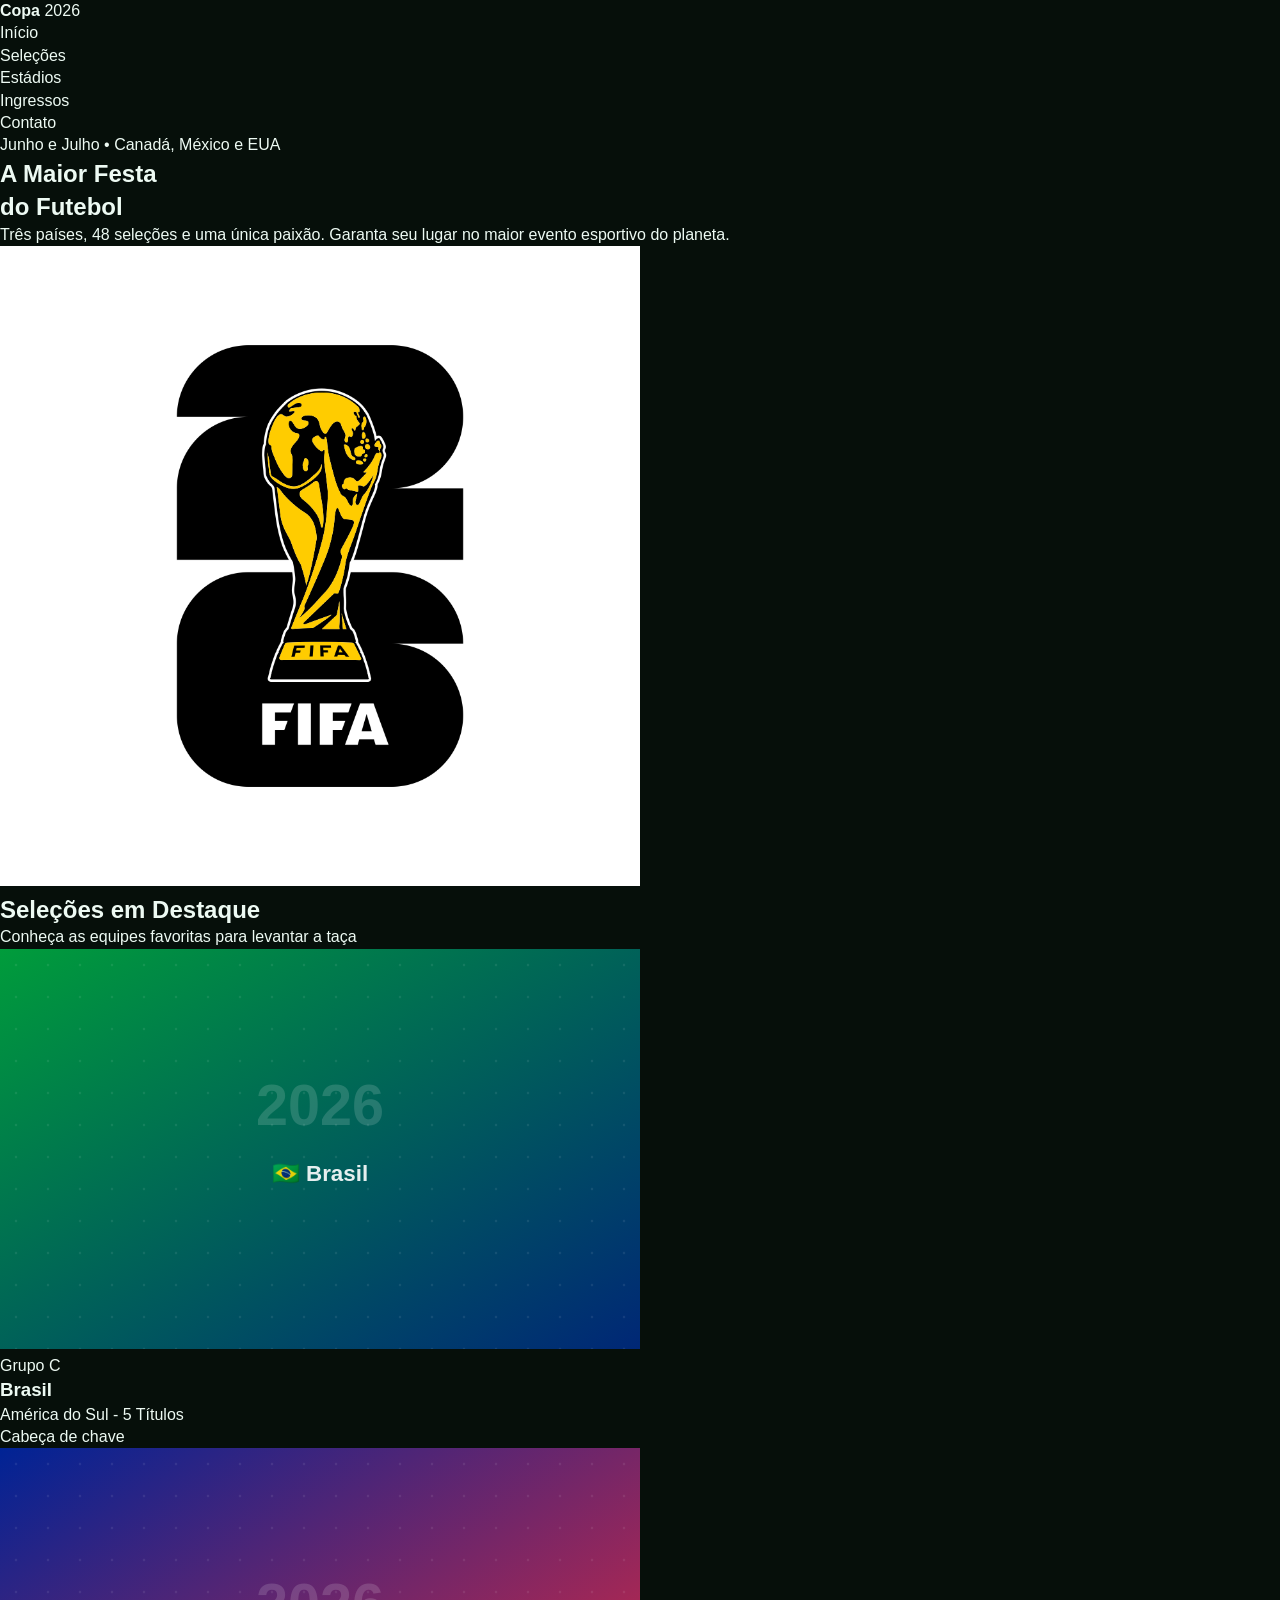
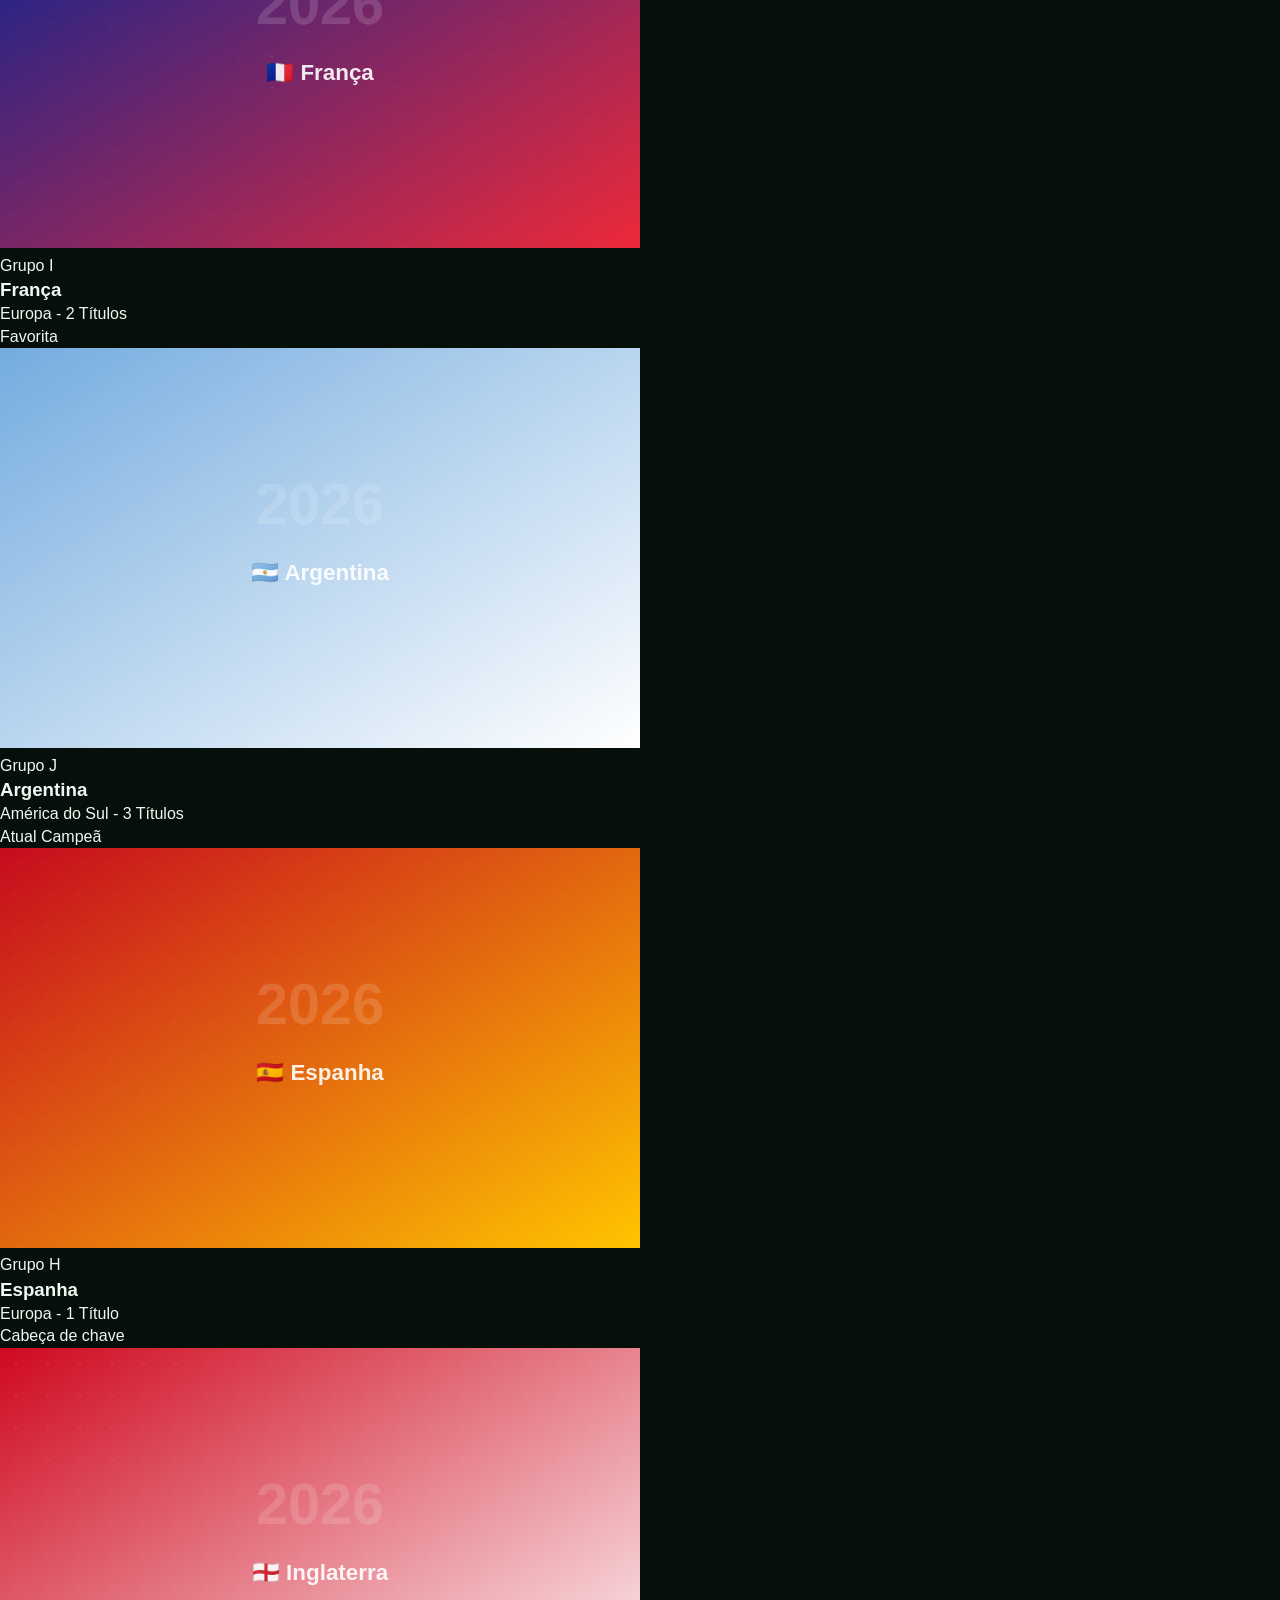
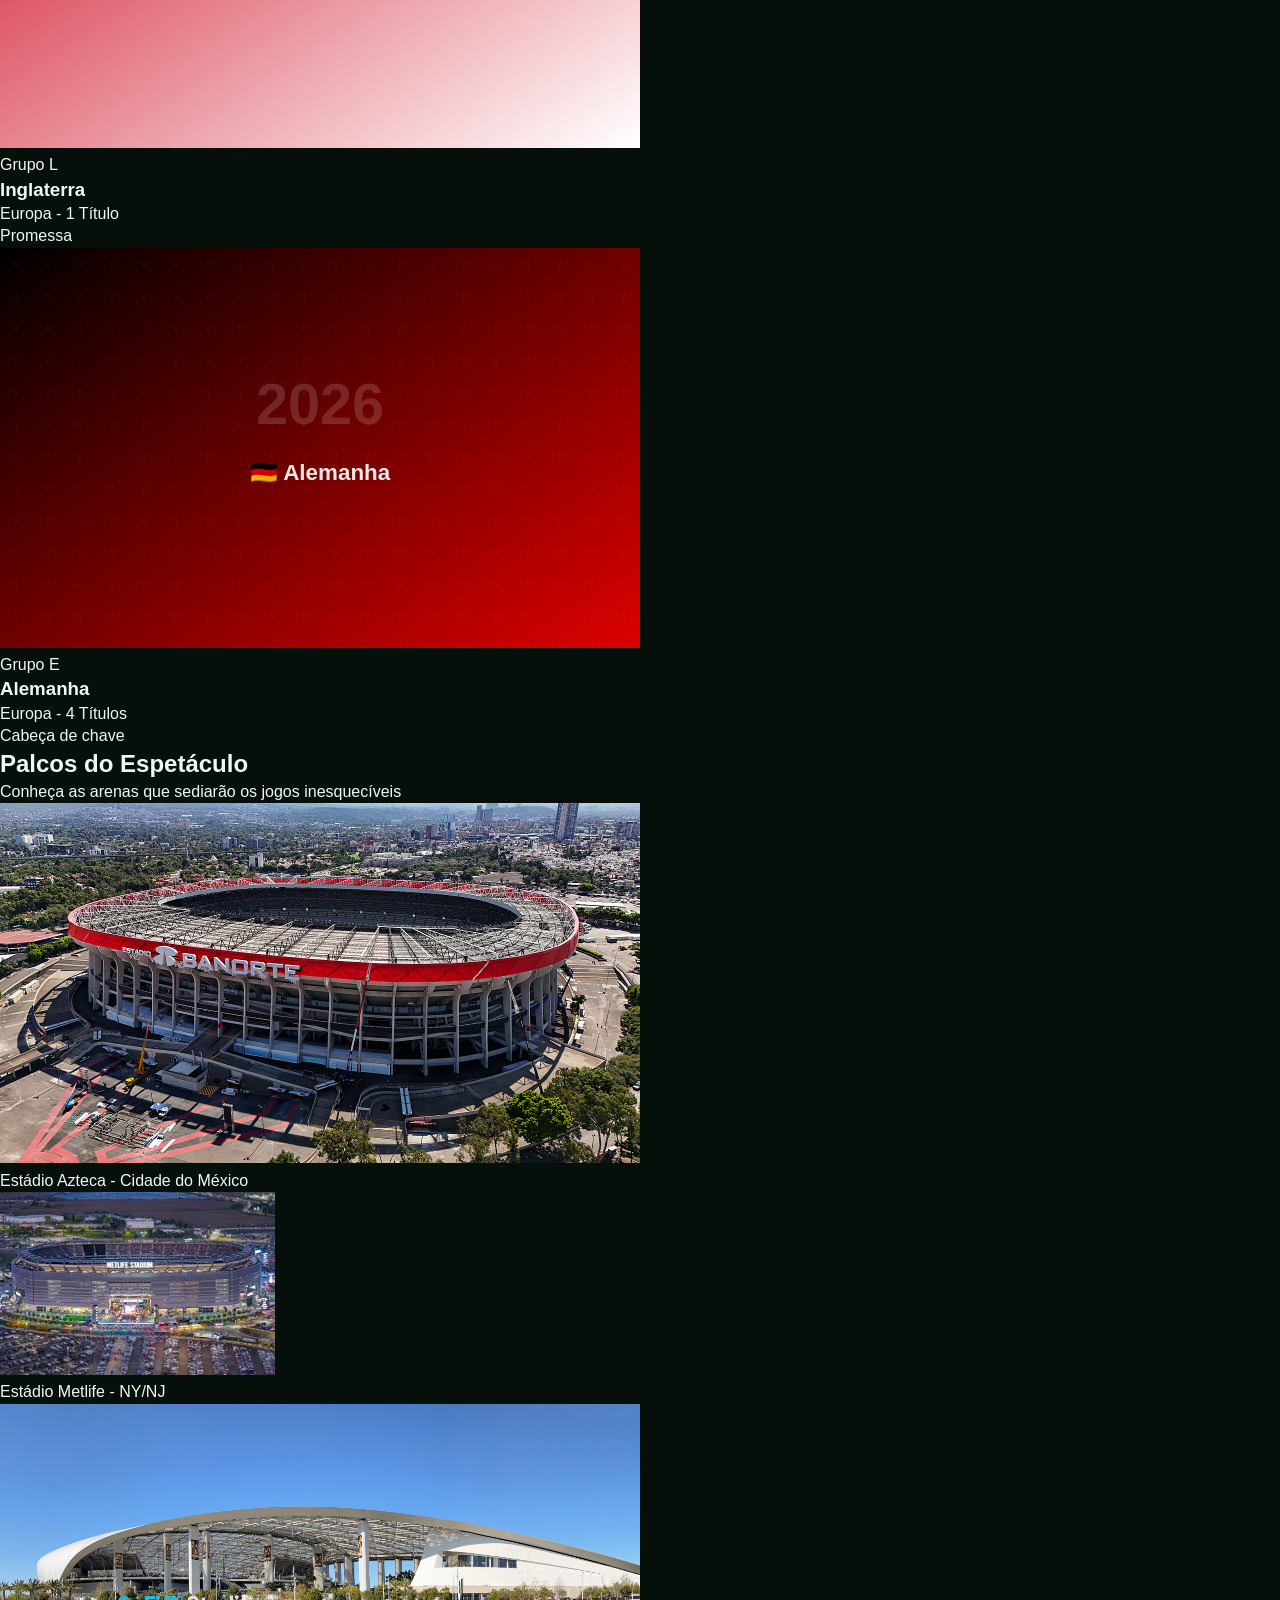
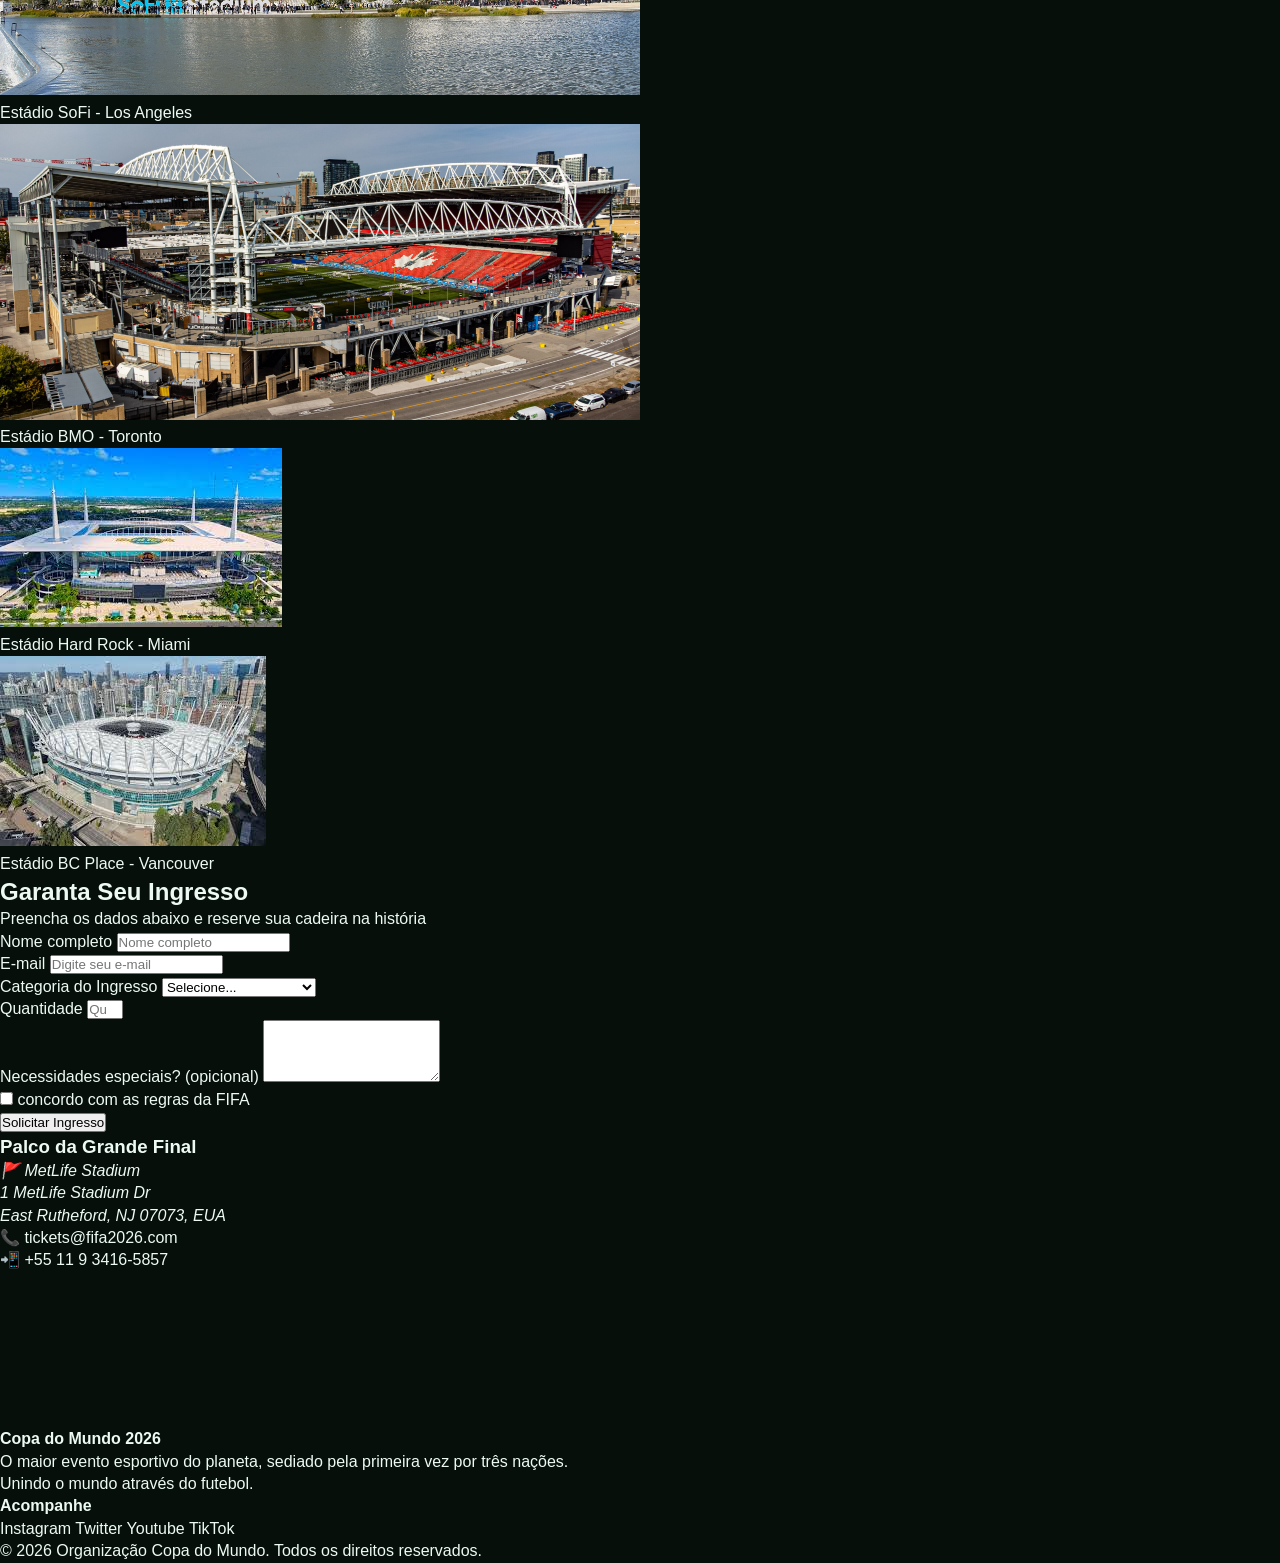
==== commit e5808693: "Add files via upload" ====
--- a/index.html
+++ b/index.html
@@ -39,11 +39,6 @@
                     Garanta seu lugar no maior evento esportivo do planeta.
                 </p>
 
-                <!-- Div de links -->
-                <div>
-                    <a href="#ingressos">Comprar Ingressos</a>
-                    <a href="#selecoes">Ver Seleções</a>
-                </div>
             </div>
 
             <!-- Div de imagem -->
@@ -316,19 +311,79 @@
                             </label>
                         </div>
                         
+                        <button type="submit">
+                            Solicitar Ingresso
+                        </button>
                     </form>
-                </div>
-            </div>
-        </section>
-
-        <section id="contato">
-            <p>Contato</p>
-            <!-- <p>Lorem ipsum dolor sit amet consectetur adipisicing elit. Ad minima ex eligendi quos, corporis modi in
-                optio magni odio perferendis voluptatibus tenetur mollitia nobis ipsum voluptatum quo totam. Esse, fuga.
-            </p> -->
+
+                    <!-- div localização -->
+                    <div>
+                        <!-- div informações -->
+                         <div>
+                            <h3>Palco da Grande Final</h3>
+
+                            <!--  Endereço  -->
+                              <address>
+                                <p>🚩 MetLife Stadium</p>
+                                <p>1 MetLife Stadium Dr</p>
+                                <p>East Rutheford, NJ 07073, EUA</p>
+                              </address>
+
+                              <!-- Div Contatos -->
+                               <div>
+                                  <p>📞 tickets@fifa2026.com</p>
+                                  <p>📲 +55 11 9 3416-5857</p>
+                               </div>
+                         </div>
+                    </div>
+                    <!-- Div mapa -->
+                    <div>
+                        <iframe src="https://www.google.com/maps/embed?pb=!1m18!1m12!1m3!1d3019.6580994756428!2d-74.074457!3d40.8135064!2m3!1f0!2f0!3f0!3m2!1i1024!2i768!4f13.1!3m3!1m2!1s0x89c2f861ad5902bf%3A0x8184280d31051734!2sMetLife%20Stadium!5e0!3m2!1spt-BR!2sbr!4v1786193482701!5m2!1spt-BR!2sbr"
+                         width="100%" height="100%" style="border:0;"
+                          allowfullscreen="" loading="lazy"
+                           referrerpolicy="strict-origin-when-cross-origin"
+                           title="Mapa do MetLife Stadium, local da final da Copa"
+                        ></iframe>
+                    </div>
+
+                </div>
+            </div>
         </section>
     </main>
 
+    <footer>
+        <!-- Div Global -->
+        <div>
+            <!-- Div grid -->
+            <div>
+                <!-- Div coluna -->
+                <div>
+                    <h4>Copa do Mundo 2026</h4>
+                    <p>O maior evento esportivo do planeta, sediado pela primeira vez por três nações.</p>
+                    <p>Unindo o mundo através do futebol.</p>
+                </div>
+
+                <!-- div coluna 2 -->
+                 <div>
+                    <h4>Acompanhe</h4>
+
+                    <!-- div redes sociais -->
+                     <div>
+                        <a href="#">Instagram</a>
+                        <a href="#">Twitter</a>
+                        <a href="#">Youtube</a>
+                        <a href="#">TikTok</a>
+                     </div>
+                 </div>
+            </div>
+
+            <!-- Div fundo -->
+            <div>
+                <p>© 2026 Organização Copa do Mundo. Todos os direitos reservados.</p>
+            </div>
+        </div>
+    </footer>
+
 </body>
 
 </html>
--- a/style.css
+++ b/style.css
@@ -1,3 +1,61 @@
-*{
-    background-color: goldenrod;
-}+
+* {
+    margin: 0;
+    padding: 0;
+    box-sizing: border-box;
+}
+/* Fonte */
+@import url('https://fonts.googleapis.com/css2?family=Inter:ital,opsz,wght@0,14..32,100..900;1,14..32,100..900&display=swap');
+
+/* Variaveis Globais */
+:root {
+    --cor-fundo-escuro: #060f0a;
+    --cor-fundo-medio: #0b1f14;
+    --cor-fundo-claro: #f0f7f4;
+    --cor-primaria: #00c97a;
+    --cor-primaria-escura: #009958;
+    --cor-secundaria: #ffe135;
+    --cor-texto-claro: #edfaf3;
+    --cor-texto-escuro: #052e1c;
+    --cor-texto-suave: #7db89a;
+    --cor-borda: rgba(0, 201, 122, 0.12);
+  
+    --fonte-principal: 'Inter', 'Segoe UI', Arial, sans-serif;
+
+    --espacamento-secao: 6rem;
+    --raio-borda: 14px;
+    --raio-borda-pequeno: 8px;
+    --largura-maxima: 1140px;
+  }
+
+  body {
+    /* Configurar fonte */
+    font-family: var(--fonte-principal);
+
+    /* Cor de fundo */
+    background-color: var(--cor-fundo-escuro);
+
+    /* Cor da fonte/texto */
+    color: var(--cor-texto-claro);
+
+    /* Altura da linha do texto */
+    line-height: 1.4;
+  }
+
+  a {
+    /* decoração do texto */
+    text-decoration: none;
+    color: var(--cor-texto-claro);
+
+    /* animações */
+    transition: color 0.3s ease;
+  }
+
+  ul {
+    /* Estilização da linha */
+    list-style: none;
+  }
+
+  img {
+    max-width: 50%;
+  }
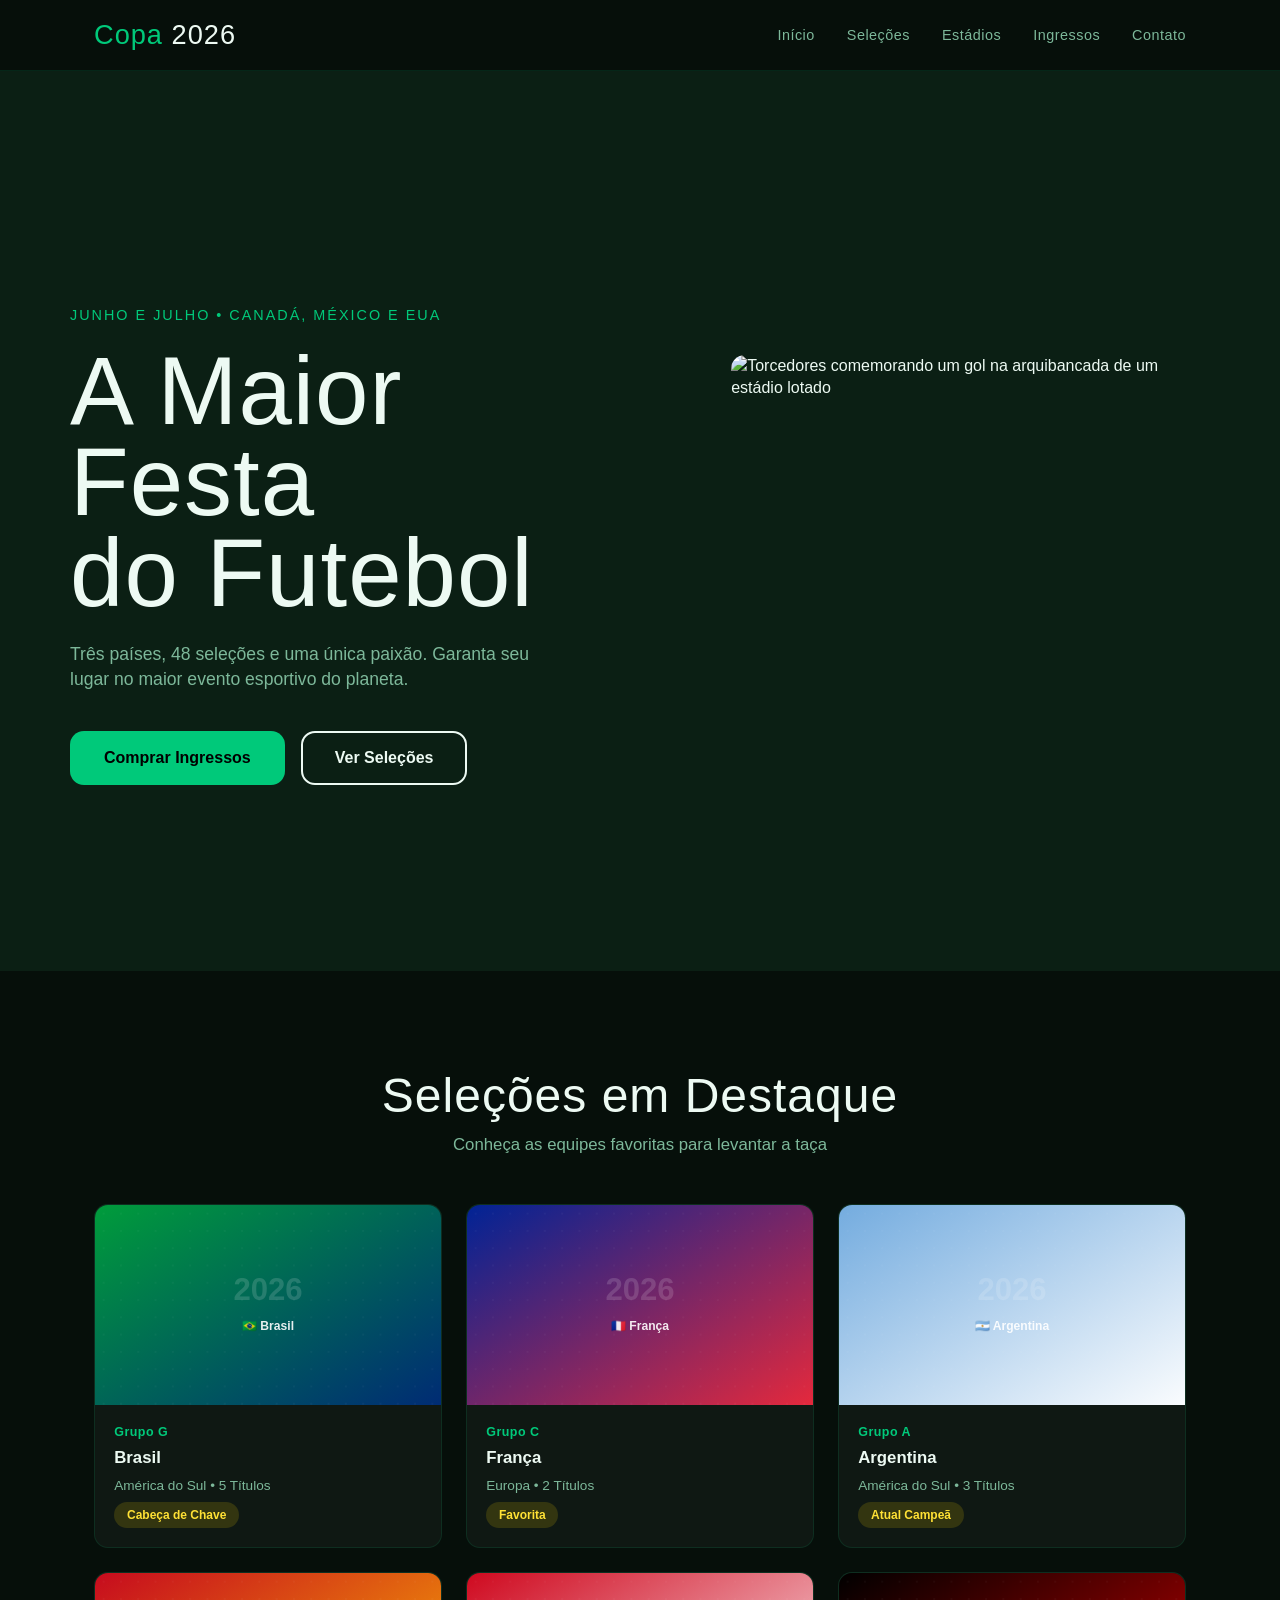
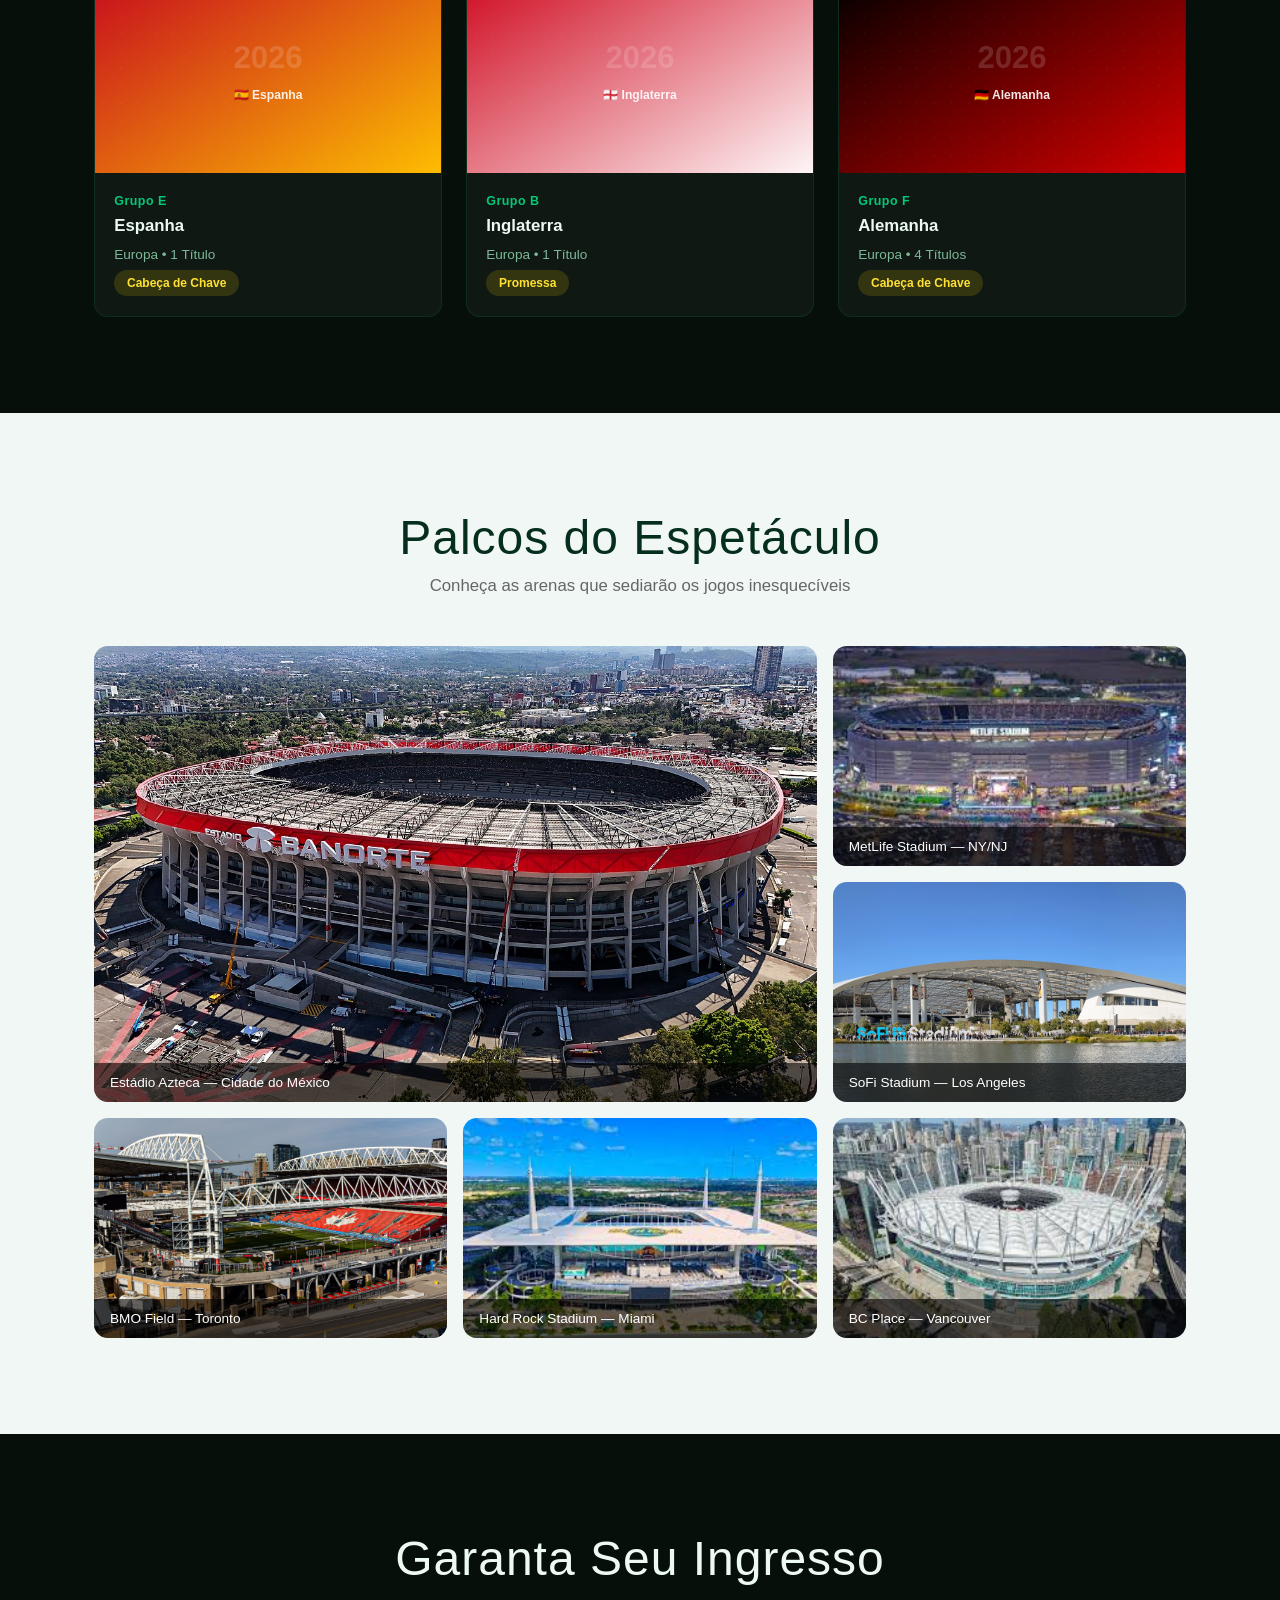
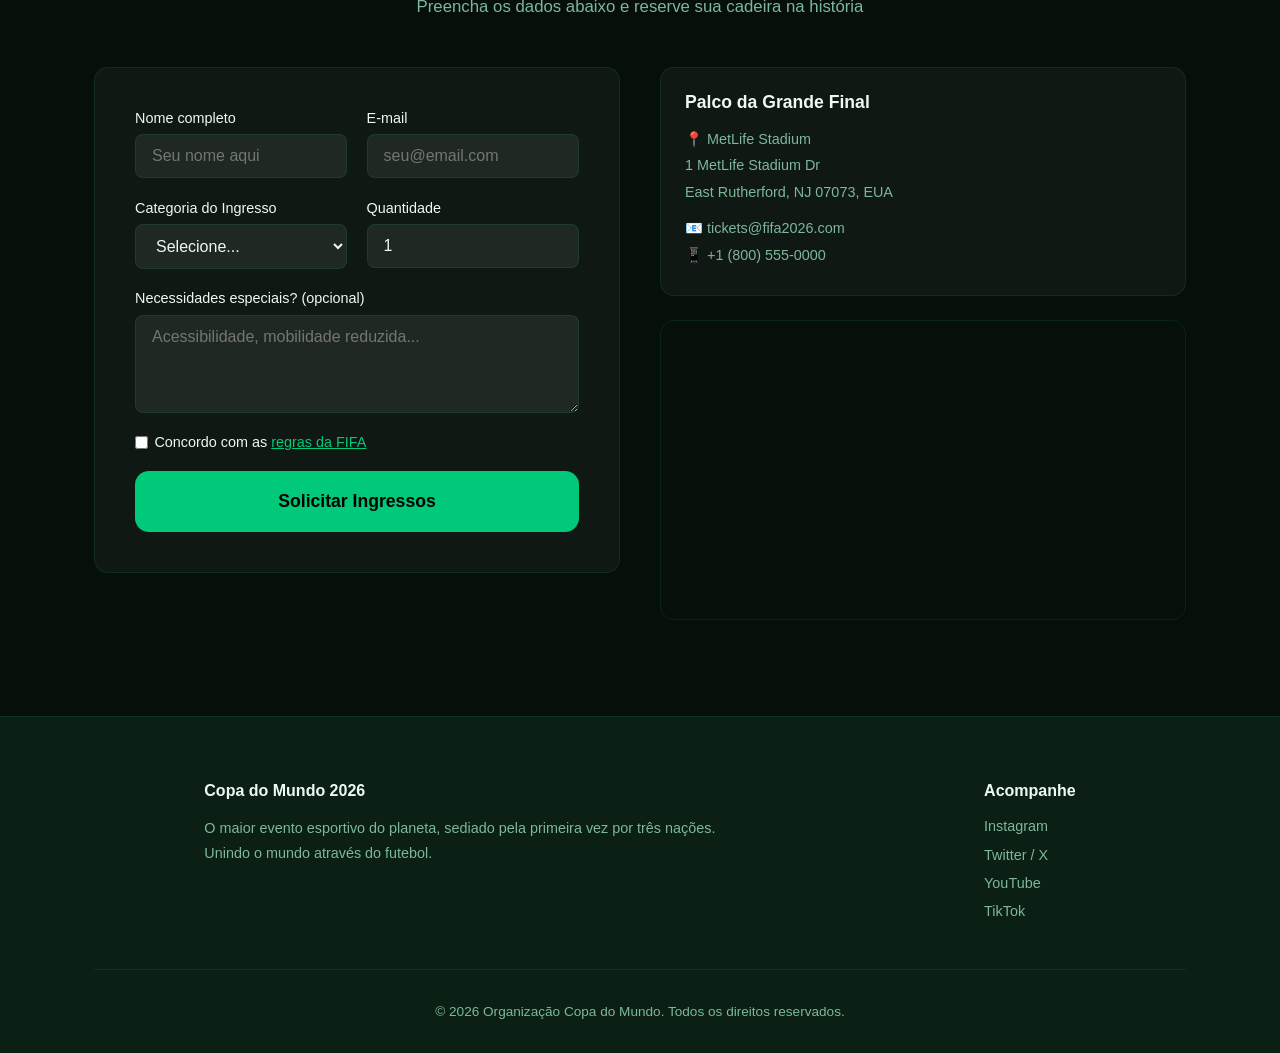
==== commit 33c4edac: "Add files via upload" ====
--- a/index.html
+++ b/index.html
@@ -1,389 +1,393 @@
 <!DOCTYPE html>
-<html lang="en">
-
+<html lang="pt-BR">
 <head>
-    <meta charset="UTF-8">
-    <meta name="viewport" content="width=device-width, initial-scale=1.0">
-    <meta name="description" content="Site oficial da Copa do Mundo 2026 - Pequenos Talentos">
-    <title>Copa do Mundo 2026</title>
-    <link rel="stylesheet" href="style.css">
-</head>
+  <meta charset="UTF-8">
+  <meta name="viewport" content="width=device-width, initial-scale=1.0">
+  <meta name="description" content="Site Oficial da Copa do Mundo 2026 - Ingressos, Seleções e Estádios">
+  <title>Copa do Mundo 2026</title>
+  <link rel="stylesheet" href="style.css">
+  <link rel="icon" type="image/svg+xml" href="favicon.svg">
+  </head>
 
 <body>
-    <nav>
-        <div>
-            <div>
-                <strong>Copa</strong> 2026
-            </div>
-
-            <ul>
-                <li><a href="#home">Início</a></li>
-                <li><a href="#selecoes">Seleções</a></li>
-                <li><a href="#estadios">Estádios</a></li>
-                <li><a href="#ingressos">Ingressos</a></li>
-                <li><a href="#contato">Contato</a></li>
-            </ul>
-        </div>
-    </nav>
-
-    <section id="home">
-        <!-- Div global - Seção Home -->
-        <div>
-            <!-- Div de textos -->
-            <div>
-                <p>Junho e Julho • Canadá, México e EUA</p>
-                <!-- essa tag <br> funciona para quebrar linha -->
-                <h1>A Maior Festa <br> do Futebol</h1>
-                <p>
-                    Três países, 48 seleções e uma única paixão.
-                    Garanta seu lugar no maior evento esportivo do planeta.
-                </p>
-
-            </div>
-
-            <!-- Div de imagem -->
-            <div>
-                <img src="img/copa-2026.png" alt="Logo da copa - 2026">
-            </div>
+  <nav id="navbar">
+    <div class="nav-container">
+      <div class="nav-logo">
+        <span class="logo-destaque">Copa</span> 2026
+        </div>
+
+      <ul class="nav-links">
+        <li><a href="#home">Início</a></li>
+        <li><a href="#selecoes">Seleções</a></li>
+        <li><a href="#estadios">Estádios</a></li>
+        <li><a href="#ingressos">Ingressos</a></li>
+        <li><a href="#contato">Contato</a></li>
+        </ul>
+
+    </div>
+  </nav>
+
+  <header id="home">
+
+    <div class="header-content">
+      <div class="header-texto">
+
+        <p class="header-subtitulo">Junho e Julho • Canadá, México e EUA</p>
+        <h1 class="header-titulo">A Maior Festa<br>do Futebol</h1>
+        <p class="header-descricao">
+          Três países, 48 seleções e uma única paixão. 
+          Garanta seu lugar no maior evento esportivo do planeta.
+        </p>
+
+        <div class="header-botoes">
+          <a href="#ingressos" class="btn btn-primario">Comprar Ingressos</a>
+          <a href="#selecoes" class="btn btn-secundario">Ver Seleções</a>
+        </div>
+
+      </div>
+      <div class="header-imagem">
+        <img 
+          src="https://pequenostalentos.tecnologiaunica.com.br/images/pequenos/2026/murillo.png" 
+          alt="Torcedores comemorando um gol na arquibancada de um estádio lotado"
+          class="header-foto"
+        >
+        </div>
+      </div>
+
+  </header>
+
+  <main>
+
+    <section id="selecoes" class="secao secao-escura">
+      <div class="container">
+
+        <div class="secao-titulo">
+          <h2>Seleções em Destaque</h2>
+          <p>Conheça as equipes favoritas para levantar a taça</p>
+        </div>
+
+        <div class="grid-selecoes">
+          <div class="card-selecao">
+            <div class="card-imagem">
+              <img 
+                src="img/selecao-brasil.svg"
+                alt="Jogadores da seleção brasileira abraçados com a camisa amarela"
+                class="card-foto"
+              >
+            </div>
+            <div class="card-corpo">
+              <span class="card-dia">Grupo G</span>
+              <h3>Brasil</h3>
+              <p>América do Sul • 5 Títulos</p>
+              <span class="tag-palco">Cabeça de Chave</span>
+            </div>
+          </div>
+
+          <div class="card-selecao">
+            <div class="card-imagem">
+              <img 
+                src="img/selecao-franca.svg"
+                alt="Seleção francesa comemorando vitória em campo"
+                class="card-foto"
+              >
+            </div>
+            <div class="card-corpo">
+              <span class="card-dia">Grupo C</span>
+              <h3>França</h3>
+              <p>Europa • 2 Títulos</p>
+              <span class="tag-palco">Favorita</span>
+            </div>
+          </div>
+
+          <div class="card-selecao">
+            <div class="card-imagem">
+              <img 
+                src="img/selecao-argentina.svg"
+                alt="Time da Argentina perfilado cantando o hino nacional"
+                class="card-foto"
+              >
+            </div>
+            <div class="card-corpo">
+              <span class="card-dia">Grupo A</span>
+              <h3>Argentina</h3>
+              <p>América do Sul • 3 Títulos</p>
+              <span class="tag-palco">Atual Campeã</span>
+            </div>
+          </div>
+
+          <div class="card-selecao">
+            <div class="card-imagem">
+              <img 
+                src="img/selecao-espanha.svg"
+                alt="Jogadores da Espanha tocando a bola durante a partida"
+                class="card-foto"
+              >
+            </div>
+            <div class="card-corpo">
+              <span class="card-dia">Grupo E</span>
+              <h3>Espanha</h3>
+              <p>Europa • 1 Título</p>
+              <span class="tag-palco">Cabeça de Chave</span>
+            </div>
+          </div>
+
+          <div class="card-selecao">
+            <div class="card-imagem">
+              <img 
+                src="img/selecao-inglaterra.svg"
+                alt="Atletas da seleção inglesa saudando a torcida"
+                class="card-foto"
+              >
+            </div>
+            <div class="card-corpo">
+              <span class="card-dia">Grupo B</span>
+              <h3>Inglaterra</h3>
+              <p>Europa • 1 Título</p>
+              <span class="tag-palco">Promessa</span>
+            </div>
+          </div>
+
+          <div class="card-selecao">
+            <div class="card-imagem">
+              <img 
+                src="img/selecao-alemanha.svg"
+                alt="Equipe da Alemanha reunida em círculo antes do jogo"
+                class="card-foto"
+              >
+            </div>
+            <div class="card-corpo">
+              <span class="card-dia">Grupo F</span>
+              <h3>Alemanha</h3>
+              <p>Europa • 4 Títulos</p>
+              <span class="tag-palco">Cabeça de Chave</span>
+            </div>
+          </div>
+
+        </div>
         </div>
     </section>
-
-    <main>
-        <section id="selecoes">
-            <!-- Div global -->
-            <div>
-                <!-- Div de título -->
-                <div>
-                    <h2>Seleções em Destaque</h2>
-                    <p>Conheça as equipes favoritas para levantar a taça</p>
+    <section id="estadios" class="secao secao-clara">
+
+      <div class="container">
+
+        <div class="secao-titulo">
+          <h2>Palcos do Espetáculo</h2>
+          <p>Conheça as arenas que sediarão os jogos inesquecíveis</p>
+        </div>
+
+        <div class="grid-galeria">
+          <div class="foto-item foto-grande">
+            <img 
+              src="img/azteca.jpg"
+              alt="Visão panorâmica do Estádio Azteca lotado no México"
+              class="foto-img"
+            >
+            <div class="foto-legenda">Estádio Azteca — Cidade do México</div>
+          </div>
+
+          <div class="foto-item">
+            <img 
+              src="img/metlife.jpg"
+              alt="Fachada moderna do MetLife Stadium iluminada à noite"
+              class="foto-img"
+            >
+            <div class="foto-legenda">MetLife Stadium — NY/NJ</div>
+          </div>
+
+          <div class="foto-item">
+            <img 
+              src="img/sofi.jpg"
+              alt="Design futurista da cobertura do SoFi Stadium em Los Angeles"
+              class="foto-img"
+            >
+            <div class="foto-legenda">SoFi Stadium — Los Angeles</div>
+          </div>
+
+          <div class="foto-item">
+            <img 
+              src="img/bmo.jpg"
+              alt="Visão do gramado do BMO Field em Toronto"
+              class="foto-img"
+            >
+            <div class="foto-legenda">BMO Field — Toronto</div>
+          </div>
+
+          <div class="foto-item">
+            <img 
+              src="img/hard-rock.jpg"
+              alt="Vista aérea do Hard Rock Stadium em Miami"
+              class="foto-img"
+            >
+            <div class="foto-legenda">Hard Rock Stadium — Miami</div>
+          </div>
+
+          <div class="foto-item">
+            <img 
+              src="img/bc-place.jpg"
+              alt="Interior do BC Place com seu teto retrátil em Vancouver"
+              class="foto-img"
+            >
+            <div class="foto-legenda">BC Place — Vancouver</div>
+          </div>
+
+        </div>
+        </div>
+
+    </section>
+    <section id="ingressos" class="secao secao-escura">
+
+      <div class="container">
+
+        <div class="secao-titulo">
+          <h2>Garanta Seu Ingresso</h2>
+          <p>Preencha os dados abaixo e reserve sua cadeira na história</p>
+        </div>
+
+        <div class="ingressos-layout">
+          <div>
+            <form id="form-ingresso" class="formulario">
+
+              <div class="form-linha">
+                <div class="form-grupo">
+                  <label for="nome">Nome completo</label>
+                  <input 
+                    type="text" 
+                    id="nome" 
+                    name="nome" 
+                    placeholder="Seu nome aqui"
+                    required
+                  >
                 </div>
 
-                <!-- Div de seleções -->
-                <div>
-                    <!-- Div seleção 1 -->
-                    <div>
-                        <!-- Div imagem da seleção -->
-                        <div>
-                            <img src="img/selecao-brasil.svg" alt="Banner Seleção brasileira">
-                        </div>
-
-                        <!-- Div corpo da seleção -->
-                        <div>
-                            <span>Grupo C</span>
-                            <h3>Brasil</h3>
-                            <p>América do Sul - 5 Títulos</p>
-                            <span>Cabeça de chave</span>
-                        </div>
-                    </div>
-
-                    <!-- Div seleção 2 -->
-                    <div>
-                        <!-- Div imagem da seleção -->
-                        <div>
-                            <img src="img/selecao-franca.svg" alt="Banner Seleção francesa">
-                        </div>
-
-                        <!-- Div corpo da seleção -->
-                        <div>
-                            <span>Grupo I</span>
-                            <h3>França</h3>
-                            <p>Europa - 2 Títulos</p>
-                            <span>Favorita</span>
-                        </div>
-                    </div>
-
-                    <!-- Div seleção 3 -->
-                    <div>
-                        <!-- Div imagem da seleção -->
-                        <div>
-                            <img src="img/selecao-argentina.svg" alt="Banner Seleção argentina">
-                        </div>
-
-                        <!-- Div corpo da seleção -->
-                        <div>
-                            <span>Grupo J</span>
-                            <h3>Argentina</h3>
-                            <p>América do Sul - 3 Títulos</p>
-                            <span>Atual Campeã</span>
-                        </div>
-                    </div>
-
-                    <!-- Div seleção 4 -->
-                    <div>
-                        <!-- Div imagem da seleção -->
-                        <div>
-                            <img src="img/selecao-espanha.svg" alt="Banner Seleção espanhola">
-                        </div>
-
-                        <!-- Div corpo da seleção -->
-                        <div>
-                            <span>Grupo H</span>
-                            <h3>Espanha</h3>
-                            <p>Europa - 1 Título</p>
-                            <span>Cabeça de chave</span>
-                        </div>
-                    </div>
-
-                    <!-- Div seleção 5 -->
-                    <div>
-                        <!-- Div imagem da seleção -->
-                        <div>
-                            <img src="img/selecao-inglaterra.svg" alt="Banner Seleção inglesa">
-                        </div>
-
-                        <!-- Div corpo da seleção -->
-                        <div>
-                            <span>Grupo L</span>
-                            <h3>Inglaterra</h3>
-                            <p>Europa - 1 Título</p>
-                            <span>Promessa</span>
-                        </div>
-                    </div>
-
-                    <!-- Div seleção 6 -->
-                    <div>
-                        <!-- Div imagem da seleção -->
-                        <div>
-                            <img src="img/selecao-alemanha.svg" alt="Banner Seleção alemã">
-                        </div>
-
-                        <!-- Div corpo da seleção -->
-                        <div>
-                            <span>Grupo E</span>
-                            <h3>Alemanha</h3>
-                            <p>Europa - 4 Títulos</p>
-                            <span>Cabeça de chave</span>
-                        </div>
-                    </div>
+                <div class="form-grupo">
+                  <label for="email">E-mail</label>
+                  <input 
+                    type="email" 
+                    id="email" 
+                    name="email" 
+                    placeholder="seu@email.com"
+                    required
+                  >
                 </div>
-            </div>
-        </section>
-
-        <section id="estadios">
-            <!-- Div global -->
-            <div>
-                <!-- Div de título -->
-                <div>
-                    <h2>Palcos do Espetáculo</h2>
-                    <p>Conheça as arenas que sediarão os jogos inesquecíveis</p>
+              </div>
+
+              <div class="form-linha">
+                <div class="form-grupo">
+                  <label for="tipo">Categoria do Ingresso</label>
+                  <select id="tipo" name="tipo">
+                    <option value="">Selecione...</option>
+                    <option value="cat3">Categoria 3 — U$ 150</option>
+                    <option value="cat2">Categoria 2 — U$ 300</option>
+                    <option value="cat1">Categoria 1 — U$ 600</option>
+                    <option value="vip">Hospitality / VIP — U$ 1200</option>
+                  </select>
                 </div>
 
-                <!-- Div de estádios -->
-                <div>
-                    <!-- Div do estádio 1 -->
-                    <div>
-                        <img
-                            src="img/azteca.jpg"
-                            alt="Estádio Azteca"
-                        >
-                        <div>Estádio Azteca - Cidade do México</div>
-                    </div>
-
-                    <!-- Div do estádio 2 -->
-                    <div>
-                        <img
-                            src="img/metlife.jpg"
-                            alt="Estádio Metlife"
-                        >
-                        <div>Estádio Metlife - NY/NJ</div>
-                    </div>
-
-                    <!-- Div do estádio 3 -->
-                    <div>
-                        <img
-                            src="img/sofi.jpg"
-                            alt="Estádio SoFi"
-                        >
-                        <div>Estádio SoFi - Los Angeles</div>
-                    </div>
-
-                    <!-- Div do estádio 4 -->
-                    <div>
-                        <img
-                            src="img/bmo.jpg"
-                            alt="Estádio BMO"
-                        >
-                        <div>Estádio BMO - Toronto</div>
-                    </div>
-                    
-                    <!-- Div do estádio 5 -->
-                    <div>
-                        <img
-                            src="img/hard-rock.jpg"
-                            alt="Estádio Hard Rock"
-                        >
-                        <div>Estádio Hard Rock - Miami</div>
-                    </div>
-
-                    <!-- Div do estádio 6 -->
-                    <div>
-                        <img
-                            src="img/bc-place.jpg"
-                            alt="Estádio BC Place"
-                        >
-                        <div>Estádio BC Place - Vancouver</div>
-                    </div>
+                <div class="form-grupo">
+                  <label for="quantidade">Quantidade</label>
+                  <input 
+                    type="number" 
+                    id="quantidade" 
+                    name="quantidade"
+                    min="1" 
+                    max="6" 
+                    value="1"
+                  >
                 </div>
-            </div>
-        </section>
-
-        <section id="ingressos">
-
-            <!-- Div global -->
-            <div>
-                
-                <!-- Div de título -->
-                <div>
-                    <h2>Garanta Seu Ingresso</h2>
-                    <p>Preencha os dados abaixo e reserve sua cadeira na história</p>
-                </div>
-
-                <!-- Div de formulário -->
-                <div>
-                    <form>
-                        <!-- Div linha 1 -->
-                        <div>
-                            
-                            <!-- Div input 1 -->
-                            <div>
-                                <label>Nome completo</label>
-                                <input
-                                    type="text"
-                                    placeholder="Nome completo"
-                                    required
-                                >
-                            </div>
-
-                            <!-- Div input 2 -->
-                            <div>
-                                <label>E-mail</label>
-                                <input
-                                    type="email"
-                                    placeholder="Digite seu e-mail"
-                                    required
-                                >
-                            </div>
-                        </div>
-
-                        <!-- Div linha 2 -->
-                        <div>
-                            
-                            <!-- Div input 3 -->
-                            <div>
-                                <label>Categoria do Ingresso</label>
-                                <select>
-                                    <option value="">Selecione...</option>
-                                    <option value="cat3">Categoria 3 - R$ 1000</option>
-                                    <option value="cat2">Categoria 2 - R$ 700</option>    
-                                    <option value="cat1">Categoria 1 - R$ 200</option>
-                                </select>
-                            </div>
-
-                            <!-- Div input 4 -->
-                            <div>
-                                <label>Quantidade</label>
-                                <input
-                                    type="number"
-                                    placeholder="Quantidade de ingressos"
-                                    min="1"
-                                    max="6"
-                                    required
-                                >
-                            </div>
-                        </div>
-                        <!-- Div input 5 -->
-                        <div>
-                            <label>Necessidades especiais? (opicional)</label>
-                            <textarea
-                               name="mensagem"
-                               rows="4"
-                               placeholder="Acessibilidade, mobilidade reduzida..."
-                            >
-                            </textarea>
-                        </div> 
-
-                        <!-- div input 6 -->
-                        <div>
-                            <input type="checkbox" required>
-                            <label>
-                                concordo com as 
-                                <a href="#">regras da FIFA</a>
-                            </label>
-                        </div>
-                        
-                        <button type="submit">
-                            Solicitar Ingresso
-                        </button>
-                    </form>
-
-                    <!-- div localização -->
-                    <div>
-                        <!-- div informações -->
-                         <div>
-                            <h3>Palco da Grande Final</h3>
-
-                            <!--  Endereço  -->
-                              <address>
-                                <p>🚩 MetLife Stadium</p>
-                                <p>1 MetLife Stadium Dr</p>
-                                <p>East Rutheford, NJ 07073, EUA</p>
-                              </address>
-
-                              <!-- Div Contatos -->
-                               <div>
-                                  <p>📞 tickets@fifa2026.com</p>
-                                  <p>📲 +55 11 9 3416-5857</p>
-                               </div>
-                         </div>
-                    </div>
-                    <!-- Div mapa -->
-                    <div>
-                        <iframe src="https://www.google.com/maps/embed?pb=!1m18!1m12!1m3!1d3019.6580994756428!2d-74.074457!3d40.8135064!2m3!1f0!2f0!3f0!3m2!1i1024!2i768!4f13.1!3m3!1m2!1s0x89c2f861ad5902bf%3A0x8184280d31051734!2sMetLife%20Stadium!5e0!3m2!1spt-BR!2sbr!4v1786193482701!5m2!1spt-BR!2sbr"
-                         width="100%" height="100%" style="border:0;"
-                          allowfullscreen="" loading="lazy"
-                           referrerpolicy="strict-origin-when-cross-origin"
-                           title="Mapa do MetLife Stadium, local da final da Copa"
-                        ></iframe>
-                    </div>
-
-                </div>
-            </div>
-        </section>
-    </main>
-
-    <footer>
-        <!-- Div Global -->
-        <div>
-            <!-- Div grid -->
-            <div>
-                <!-- Div coluna -->
-                <div>
-                    <h4>Copa do Mundo 2026</h4>
-                    <p>O maior evento esportivo do planeta, sediado pela primeira vez por três nações.</p>
-                    <p>Unindo o mundo através do futebol.</p>
-                </div>
-
-                <!-- div coluna 2 -->
-                 <div>
-                    <h4>Acompanhe</h4>
-
-                    <!-- div redes sociais -->
-                     <div>
-                        <a href="#">Instagram</a>
-                        <a href="#">Twitter</a>
-                        <a href="#">Youtube</a>
-                        <a href="#">TikTok</a>
-                     </div>
-                 </div>
-            </div>
-
-            <!-- Div fundo -->
-            <div>
-                <p>© 2026 Organização Copa do Mundo. Todos os direitos reservados.</p>
-            </div>
-        </div>
-    </footer>
+              </div>
+
+              <div class="form-grupo">
+                <label for="mensagem">Necessidades especiais? (opcional)</label>
+                <textarea 
+                  id="mensagem" 
+                  name="mensagem" 
+                  rows="4"
+                  placeholder="Acessibilidade, mobilidade reduzida..."
+                ></textarea>
+              </div>
+
+              <div class="form-grupo form-checkbox">
+                <input type="checkbox" id="termos" name="termos" required>
+                <label for="termos">Concordo com as <a href="#">regras da FIFA</a></label>
+              </div>
+
+              <button type="submit" class="btn btn-primario btn-grande">
+                Solicitar Ingressos
+              </button>
+
+            </form>
+          </div>
+
+          <div class="local-wrapper">
+
+            <div class="local-info">
+              <h3>Palco da Grande Final</h3>
+
+              <address>
+                <p>📍 MetLife Stadium</p>
+                <p>1 MetLife Stadium Dr</p>
+                <p>East Rutherford, NJ 07073, EUA</p>
+              </address>
+
+              <div class="local-contatos">
+                <p>📧 tickets@fifa2026.com</p>
+                <p>📱 +1 (800) 555-0000</p>
+              </div>
+            </div>
+
+            <div class="mapa-wrapper">
+              <iframe
+                src="https://www.google.com/maps/embed?pb=!1m18!1m12!1m3!1d3020.354228965902!2d-74.07682392437632!3d40.81363653066376!2m3!1f0!2f0!3f0!3m2!1i1024!2i768!4f13.1!3m3!1m2!1s0x89c2f861aa554bf7%3A0xc66ba2b8e390c504!2sMetLife%20Stadium!5e0!3m2!1spt-BR!2sbr!4v1716301234567!5m2!1spt-BR!2sbr"
+                width="100%"
+                height="100%"
+                style="border: 0;"
+                allowfullscreen=""
+                loading="lazy"
+                referrerpolicy="no-referrer-when-downgrade"
+                title="Mapa do MetLife Stadium, local da final da Copa"
+              ></iframe>
+            </div>
+
+          </div>
+
+        </div>
+
+      </div>
+
+    </section>
+
+  </main>
+
+  <footer id="contato">
+
+    <div class="container">
+
+      <div class="footer-grid">
+
+        <div class="footer-coluna">
+          <h4>Copa do Mundo 2026</h4>
+          <p>O maior evento esportivo do planeta, sediado pela primeira vez por três nações.</p>
+          <p>Unindo o mundo através do futebol.</p>
+        </div>
+
+        <div class="footer-coluna">
+          <h4>Acompanhe</h4>
+          <div class="redes-sociais">
+            <a href="#" class="rede-link">Instagram</a>
+            <a href="#" class="rede-link">Twitter / X</a>
+            <a href="#" class="rede-link">YouTube</a>
+            <a href="#" class="rede-link">TikTok</a>
+          </div>
+        </div>
+
+      </div>
+      <div class="footer-fundo">
+        <p>© 2026 Organização Copa do Mundo. Todos os direitos reservados.</p>
+      </div>
+
+    </div>
+
+  </footer>
 
 </body>
-
 </html>
--- a/style.css
+++ b/style.css
@@ -57,5 +57,696 @@
   }
 
   img {
-    max-width: 50%;
-  }+    max-width: 100%;
+    display: block;
+  }
+
+
+h1, h2, h3, h4 {
+    line-height: 1.2;
+
+    /*Ajusta a Largura do Texto*/
+    font-weight: 700;
+}
+
+/*---------------------------------------------------
+ COMPONENTES REUTILIZAVEIS
+----------------------------------------------------*/
+
+.container {
+  max-width: var(--largura-maxima);
+
+  /* espaçamento externo */
+  margin: 0 auto;
+
+  /* espaçamento interno */
+  padding: 0 1.5rem;
+}
+
+/* Botoes */
+
+.btn {
+    padding: 0.85rem 2rem;
+
+    /* arredondamento dos cantos */
+    border-radius: var(--raio-borda);
+
+    font-weight: 600;
+
+    /* Tamanho do texto */
+    font-size: 1rem;
+
+    /* Estilizar o cursor */
+    cursor: pointer;
+
+    border: 2px solid transparent;
+
+    /* animaçao */
+    transition: all 0.3s ease;
+}
+
+.btn-primario {
+    background-color: var(--cor-primaria);
+    color: black;
+    font-weight: 700;
+}
+
+/* estilizaçao quando passa o mouse por cima do botao primario efeito hover */
+.btn-primario:hover {
+  background-color: transparent;
+  color:var(--cor-primaria);
+  border-color: var(--cor-primaria);
+}
+
+.btn-secundario {
+  background-color: transparent;
+  color: var(--cor-texto-claro);
+  border-color: var(--cor-texto-claro);
+}
+
+/* estilizaçao quando passa o mouse por cima do botao secundario efeito hover */
+.btn-secundario:hover{
+  background-color: var(--cor-texto-claro);
+  color: var(--cor-fundo-escuro);
+}
+
+.btn-grande{
+  width: 100%;
+  padding: 1.1rem;
+  font-size: 1.1rem;
+}
+
+/* Bloco de cabeçalho padrão de cada seção */
+.secao-titulo {
+  text-align: center;
+  margin-bottom: 3rem;
+}
+
+.secao-titulo h2 {
+  font-family: var(--fonte-display);
+  font-size: 3rem;
+  font-weight: 400;
+  letter-spacing: 1px;  /* Espaço entre as letras */
+  margin-bottom: 0.5rem;
+}
+
+.secao-titulo p {
+  color: var(--cor-texto-suave);
+  font-size: 1.05rem;
+}
+
+/* ----------------------------------------------------------------
+   4. NAVBAR
+   Menu superior fixado no topo da página.
+---------------------------------------------------------------- */
+#navbar {
+  position: sticky;      /* Fica colado no topo ao rolar a página */
+  top: 0;
+  padding: 1rem 0;
+  background-color: var(--cor-fundo-escuro);
+  border-bottom: 1px solid var(--cor-borda);
+  z-index: 100;          /* Garante que o menu fique sempre na frente dos outros elementos */
+}
+
+.nav-container {
+  display: flex;
+  justify-content: space-between; /* Logo na esquerda, links na direita */
+  align-items: center;            /* Alinha verticalmente no centro */
+  max-width: var(--largura-maxima);
+  margin: 0 auto;
+  padding: 0 1.5rem;
+}
+
+.nav-logo {
+  font-family: var(--fonte-display);
+  font-size: 1.7rem;
+  font-weight: 400;
+  letter-spacing: 1px;
+}
+
+.logo-destaque {
+  color: var(--cor-primaria);
+}
+
+.nav-links {
+  display: flex;
+  gap: 2rem; /* Espaço entre cada link do menu */
+}
+
+.nav-links a {
+  font-size: 0.9rem;
+  font-weight: 500;
+  color: var(--cor-texto-suave);
+  letter-spacing: 0.5px;
+}
+
+/* Fica verde ao passar o mouse */
+.nav-links a:hover {
+  color: var(--cor-primaria);
+}
+
+/* ----------------------------------------------------------------
+   5. HEADER (Hero Section)
+   Primeira dobra do site: tela de impacto com chamada e imagem.
+---------------------------------------------------------------- */
+header {
+  min-height: 100vh;     /* Ocupa pelo menos 100% da altura da tela */
+  display: flex;
+  align-items: center;   /* Centraliza o conteúdo verticalmente */
+  padding: 8rem 1.5rem 5rem;
+  background-color: var(--cor-fundo-medio);
+}
+
+.header-content {
+  max-width: var(--largura-maxima);
+  margin: 0 auto;
+  width: 100%;
+  display: flex;
+  align-items: center;
+  gap: 4rem;             /* Distância entre a coluna de texto e a imagem */
+}
+
+.header-texto {
+  flex: 1;               /* Ocupa todo o espaço disponível na esquerda */
+}
+
+.header-imagem {
+  flex-shrink: 0;        /* Impede a imagem de ser esmagada se a tela diminuir */
+  width: 42%;
+  height: 380px;
+  border-radius: var(--raio-borda);
+  overflow: hidden;      /* Corta as bordas da foto para respeitar o border-radius */
+}
+
+.header-foto {
+  width: 100%;
+  height: 100%;
+  object-fit: cover;     /* Preenche o quadrado sem distorcer ou esticar */
+  object-position: center;
+  display: block;
+  transition: transform 0.5s ease;
+}
+
+/* Zoom suave na foto ao passar o mouse sobre o container */
+.header-imagem:hover .header-foto {
+  transform: scale(1.04);
+}
+
+.header-subtitulo {
+  font-size: 0.9rem;
+  letter-spacing: 2px;
+  text-transform: uppercase; /* Deixa tudo em MAIÚSCULAS */
+  color: var(--cor-primaria);
+  margin-bottom: 1.2rem;
+}
+
+.header-titulo {
+  font-family: var(--fonte-display);
+  font-size: 6rem;
+  font-weight: 400;
+  line-height: 0.95;
+  letter-spacing: 1px;
+  margin-bottom: 1.5rem;
+}
+
+.header-descricao {
+  font-size: 1.1rem;
+  color: var(--cor-texto-suave);
+  max-width: 480px;
+  margin-bottom: 2.5rem;
+}
+
+.header-botoes {
+  display: flex;
+  gap: 1rem;
+  flex-wrap: wrap;       /* Se não couber na largura, joga o segundo botão para baixo */
+}
+
+/* ----------------------------------------------------------------
+   6. CLASSES BASE DAS SEÇÕES
+   Alternância entre seções claras e escuras para dar contraste.
+---------------------------------------------------------------- */
+.secao {
+  padding: var(--espacamento-secao) 0;
+}
+
+.secao-escura {
+  background-color: var(--cor-fundo-escuro);
+  color: var(--cor-texto-claro);
+}
+
+.secao-clara {
+  background-color: var(--cor-fundo-claro);
+  color: var(--cor-texto-escuro);
+}
+
+.secao-clara .secao-titulo p {
+  color: #666;
+}
+
+/* ----------------------------------------------------------------
+   7. SECTION 1 — GRID DE SELEÇÕES
+   Cards organizados em 3 colunas iguais.
+---------------------------------------------------------------- */
+.grid-selecoes {
+  display: grid;
+  grid-template-columns: repeat(3, 1fr); /* Cria 3 colunas de tamanho idêntico (1 fração cada) */
+  gap: 1.5rem;                           /* Espaço entre os cards */
+}
+
+.card-selecao {
+  background-color: rgba(255, 255, 255, 0.04); /* Fundo sutilmente translúcido */
+  border: 1px solid var(--cor-borda);
+  border-radius: var(--raio-borda);
+  overflow: hidden;
+  display: flex;
+  flex-direction: column;
+  transition: transform 0.3s ease, border-color 0.3s ease;
+}
+
+/* Card sobe levemente e ganha destaque de borda verde no hover */
+.card-selecao:hover {
+  transform: translateY(-6px);
+  border-color: var(--cor-primaria);
+}
+
+.card-imagem {
+  width: 100%;
+  height: 200px;
+  overflow: hidden;
+}
+
+.card-foto {
+  width: 100%;
+  height: 100%;
+  object-fit: cover;
+  object-position: center top;
+  display: block;
+  transition: transform 0.4s ease;
+}
+
+/* Pequeno zoom na foto da seleção ao passar o mouse */
+.card-selecao:hover .card-foto {
+  transform: scale(1.06);
+}
+
+.card-corpo {
+  padding: 1.2rem;
+  display: flex;
+  flex-direction: column;
+  gap: 0.4rem;
+  flex: 1;               /* Faz todos os corpos de card terem a mesma altura total */
+}
+
+.card-dia {
+  font-size: 0.78rem;
+  color: var(--cor-primaria);
+  font-weight: 600;
+  letter-spacing: 0.5px;
+}
+
+/* Etiqueta amarela (badge) */
+.tag-palco {
+  display: inline-block;
+  margin-top: auto;      /* Empurra a tag sempre para o final do card */
+  padding: 0.3rem 0.8rem;
+  background-color: rgba(255, 223, 0, 0.15);
+  color: var(--cor-secundaria);
+  border-radius: 50px;   /* Deixa a tag em formato de pílula redondinha */
+  font-size: 0.75rem;
+  font-weight: 600;
+  align-self: flex-start;
+}
+
+.card-corpo h3 {
+  font-size: 1.05rem;
+  margin-bottom: 0.1rem;
+}
+
+.card-corpo p {
+  font-size: 0.85rem;
+  color: var(--cor-texto-suave);
+}
+
+/* ----------------------------------------------------------------
+   8. SECTION 2 — GRID DE GALERIA (Estádios)
+   Grid com layout de mosaico: a primeira foto ocupa espaço duplo.
+---------------------------------------------------------------- */
+.grid-galeria {
+  display: grid;
+  grid-template-columns: repeat(3, 1fr);
+  grid-auto-rows: 220px; /* Define que todas as linhas criadas terão 220px de altura */
+  gap: 1rem;
+}
+
+.foto-item {
+  background-color: #1a1a2e;
+  border-radius: var(--raio-borda);
+  overflow: hidden;
+  position: relative;    /* Necessário para posicionar a legenda por cima da foto */
+}
+
+/* Foto principal em destaque ocupando 2 colunas e 2 linhas */
+.foto-grande {
+  grid-column: span 2;
+  grid-row: span 2;
+}
+
+.foto-img {
+  width: 100%;
+  height: 100%;
+  object-fit: cover;
+  object-position: center;
+  display: block;
+  transition: transform 0.4s ease;
+}
+
+.foto-item:hover .foto-img {
+  transform: scale(1.05);
+}
+
+/* Legenda translúcida sobreposta no rodapé da imagem */
+.foto-legenda {
+  position: absolute;
+  bottom: 0;
+  left: 0;
+  right: 0;
+  padding: 0.6rem 1rem;
+  background-color: rgba(0, 0, 0, 0.6); /* Preto semi-transparente para dar leitura */
+  color: white;
+  font-size: 0.85rem;
+  font-weight: 500;
+}
+
+/* ----------------------------------------------------------------
+   9. SECTION 3 — FORMULÁRIO + LOCALIZAÇÃO
+   Divide a tela em 2 blocos: formulário à esquerda e mapa/info à direita.
+---------------------------------------------------------------- */
+.ingressos-layout {
+  display: flex;
+  gap: 2.5rem;
+  align-items: flex-start; /* Evita que uma coluna force a outra a esticar */
+}
+
+/* Faz o formulário e a lateral dividirem a largura igualmente */
+.ingressos-layout > div,
+.local-wrapper {
+  flex: 1;
+}
+
+.formulario {
+  background-color: rgba(255, 255, 255, 0.04);
+  border: 1px solid var(--cor-borda);
+  border-radius: var(--raio-borda);
+  padding: 2.5rem;
+  display: flex;
+  flex-direction: column;
+  gap: 1.2rem;
+}
+
+/* Agrupa dois inputs lado a lado na mesma linha */
+.form-linha {
+  display: flex;
+  gap: 1.2rem;
+}
+
+.form-linha .form-grupo {
+  flex: 1;               /* Cada campo na linha divide a largura ao meio */
+}
+
+/* Empilha o label em cima do input */
+.form-grupo {
+  display: flex;
+  flex-direction: column;
+  gap: 0.4rem;
+}
+
+label {
+  font-size: 0.9rem;
+  font-weight: 500;
+  color: var(--cor-texto-claro);
+}
+
+/* Estilo unificado para campos de texto, select e textarea */
+input,
+select,
+textarea {
+  width: 100%;
+  padding: 0.75rem 1rem;
+  background-color: rgba(255, 255, 255, 0.07);
+  border: 1px solid var(--cor-borda);
+  border-radius: var(--raio-borda-pequeno);
+  color: var(--cor-texto-claro);
+  font-size: 1rem;
+  font-family: inherit;
+  outline: none;         /* Remove a borda azul padrão do navegador */
+  transition: border-color 0.3s ease;
+}
+
+/* Ao clicar para digitar, a borda acende em verde */
+input:focus,
+select:focus,
+textarea:focus {
+  border-color: var(--cor-primaria);
+}
+
+textarea {
+  resize: vertical;      /* Permite ao usuário redimensionar apenas na altura */
+}
+
+/* Caixinha de checkbox (alinhamento horizontal) */
+.form-checkbox {
+  flex-direction: row;   /* Coloca o checkbox ao lado do texto, e não em cima */
+  align-items: center;
+}
+
+.form-checkbox input {
+  width: auto;           /* Não ocupa 100% da largura, mantém o tamanho da caixinha */
+  cursor: pointer;
+}
+
+.form-checkbox label {
+  cursor: pointer;
+}
+
+.form-checkbox a {
+  color: var(--cor-primaria);
+  text-decoration: underline;
+}
+
+/* Coluna direita: Informações e Mapa */
+.local-wrapper {
+  display: flex;
+  flex-direction: column;
+  gap: 1.5rem;
+}
+
+.local-info {
+  background-color: rgba(255, 255, 255, 0.04);
+  border: 1px solid var(--cor-borda);
+  border-radius: var(--raio-borda);
+  padding: 1.5rem;
+}
+
+.local-info h3 {
+  font-size: 1.1rem;
+  margin-bottom: 1rem;
+  color: var(--cor-texto-claro);
+}
+
+.local-info address {
+  font-style: normal;    /* Tira o itálico padrão da tag <address> */
+  margin-bottom: 1rem;
+}
+
+.local-info address p,
+.local-contatos p {
+  color: var(--cor-texto-suave);
+  font-size: 0.9rem;
+  margin-bottom: 0.4rem;
+}
+
+/* Container do mapa interativo */
+.mapa-wrapper {
+  border-radius: var(--raio-borda);
+  overflow: hidden;
+  border: 1px solid var(--cor-borda);
+  height: 300px;
+}
+
+.mapa-wrapper iframe {
+  display: block;
+  width: 100%;
+  height: 100%;
+}
+
+/* ----------------------------------------------------------------
+   10. FOOTER
+   Rodapé com links, descrição e copyright.
+---------------------------------------------------------------- */
+footer {
+  background-color: var(--cor-fundo-medio);
+  border-top: 1px solid var(--cor-borda);
+  padding: 4rem 0 2rem;
+}
+
+.footer-grid {
+  display: flex;
+  justify-content: space-around;
+  gap: 3rem;
+  margin-bottom: 3rem;
+}
+
+.footer-coluna h4 {
+  font-size: 1rem;
+  margin-bottom: 1rem;
+  color: var(--cor-texto-claro);
+}
+
+.footer-coluna p {
+  color: var(--cor-texto-suave);
+  font-size: 0.9rem;
+  line-height: 1.7;
+}
+
+address {
+  font-style: normal;
+}
+
+address p {
+  margin-bottom: 0.5rem;
+}
+
+.redes-sociais {
+  display: flex;
+  flex-direction: column;
+  gap: 0.5rem;
+}
+
+.rede-link {
+  color: var(--cor-texto-suave);
+  font-size: 0.9rem;
+}
+
+.rede-link:hover {
+  color: var(--cor-secundaria); /* Amarelo no hover */
+}
+
+.footer-fundo {
+  border-top: 1px solid var(--cor-borda);
+  padding-top: 2rem;
+  text-align: center;
+  color: var(--cor-texto-suave);
+  font-size: 0.85rem;
+}
+
+/* ================================================================
+   12. RESPONSIVIDADE — MEDIA QUERIES
+   Adapta o layout para funcionar perfeitamente em Tablets e Celulares.
+================================================================ */
+
+/* ---- TABLET (telas de até 768px de largura) ---- */
+@media (max-width: 768px) {
+  /* Diminui fontes gigantes para não quebrar a tela */
+  .secao-titulo h2 {
+    font-size: 2.4rem;
+  }
+
+  .header-titulo {
+    font-size: 3.5rem;
+  }
+
+  /* Oculta os links da navbar para simplificar em telas médias */
+  .nav-links {
+    display: none;
+  }
+
+  header {
+    padding: 7rem 1.5rem 4rem;
+  }
+
+  /* No header, empilha texto e imagem verticalmente */
+  .header-content {
+    flex-direction: column;
+    gap: 2.5rem;
+  }
+
+  .header-imagem {
+    width: 100%;
+    max-width: 480px;
+    margin: 0 auto;
+  }
+
+  /* Transforma o grid de seleções em 2 colunas */
+  .grid-selecoes {
+    grid-template-columns: repeat(2, 1fr);
+  }
+
+  /* Transforma a galeria em 2 colunas */
+  .grid-galeria {
+    grid-template-columns: repeat(2, 1fr);
+    grid-auto-rows: 200px;
+  }
+
+  /* A foto grande agora ocupa 2 colunas mas apenas 1 linha de altura */
+  .foto-grande {
+    grid-column: span 2;
+    grid-row: span 1;
+  }
+
+  .footer-grid {
+    flex-wrap: wrap;
+    justify-content: space-between;
+  }
+
+  .footer-coluna {
+    width: 45%;
+  }
+
+  /* Inputs que ficavam lado a lado agora ficam empilhados */
+  .form-linha {
+    flex-direction: column;
+  }
+
+  /* Formulário e mapa agora ficam um embaixo do outro */
+  .ingressos-layout {
+    flex-direction: column;
+  }
+}
+
+/* ---- CELULAR (telas de até 480px de largura) ---- */
+@media (max-width: 480px) {
+  .secao {
+    padding: 3rem 0;     /* Reduz o respiro das seções para aproveitar espaço */
+  }
+
+  /* Cards de seleções viram 1 única coluna (lista vertical) */
+  .grid-selecoes {
+    grid-template-columns: 1fr;
+  }
+
+  /* Galeria vira 1 única coluna */
+  .grid-galeria {
+    grid-template-columns: 1fr;
+    grid-auto-rows: 200px;
+  }
+
+  /* Todas as fotos agora ocupam 1 espaço padrão */
+  .foto-grande {
+    grid-column: span 1;
+    grid-row: span 1;
+  }
+
+  .footer-coluna {
+    width: 100%;
+  }
+
+  /* Botões do header empilhados para facilitar o clique com o polegar */
+  .header-botoes {
+    flex-direction: column;
+  }
+
+  .formulario {
+    padding: 1.5rem;     /* Reduz padding interno do formulário */
+  }
+}
